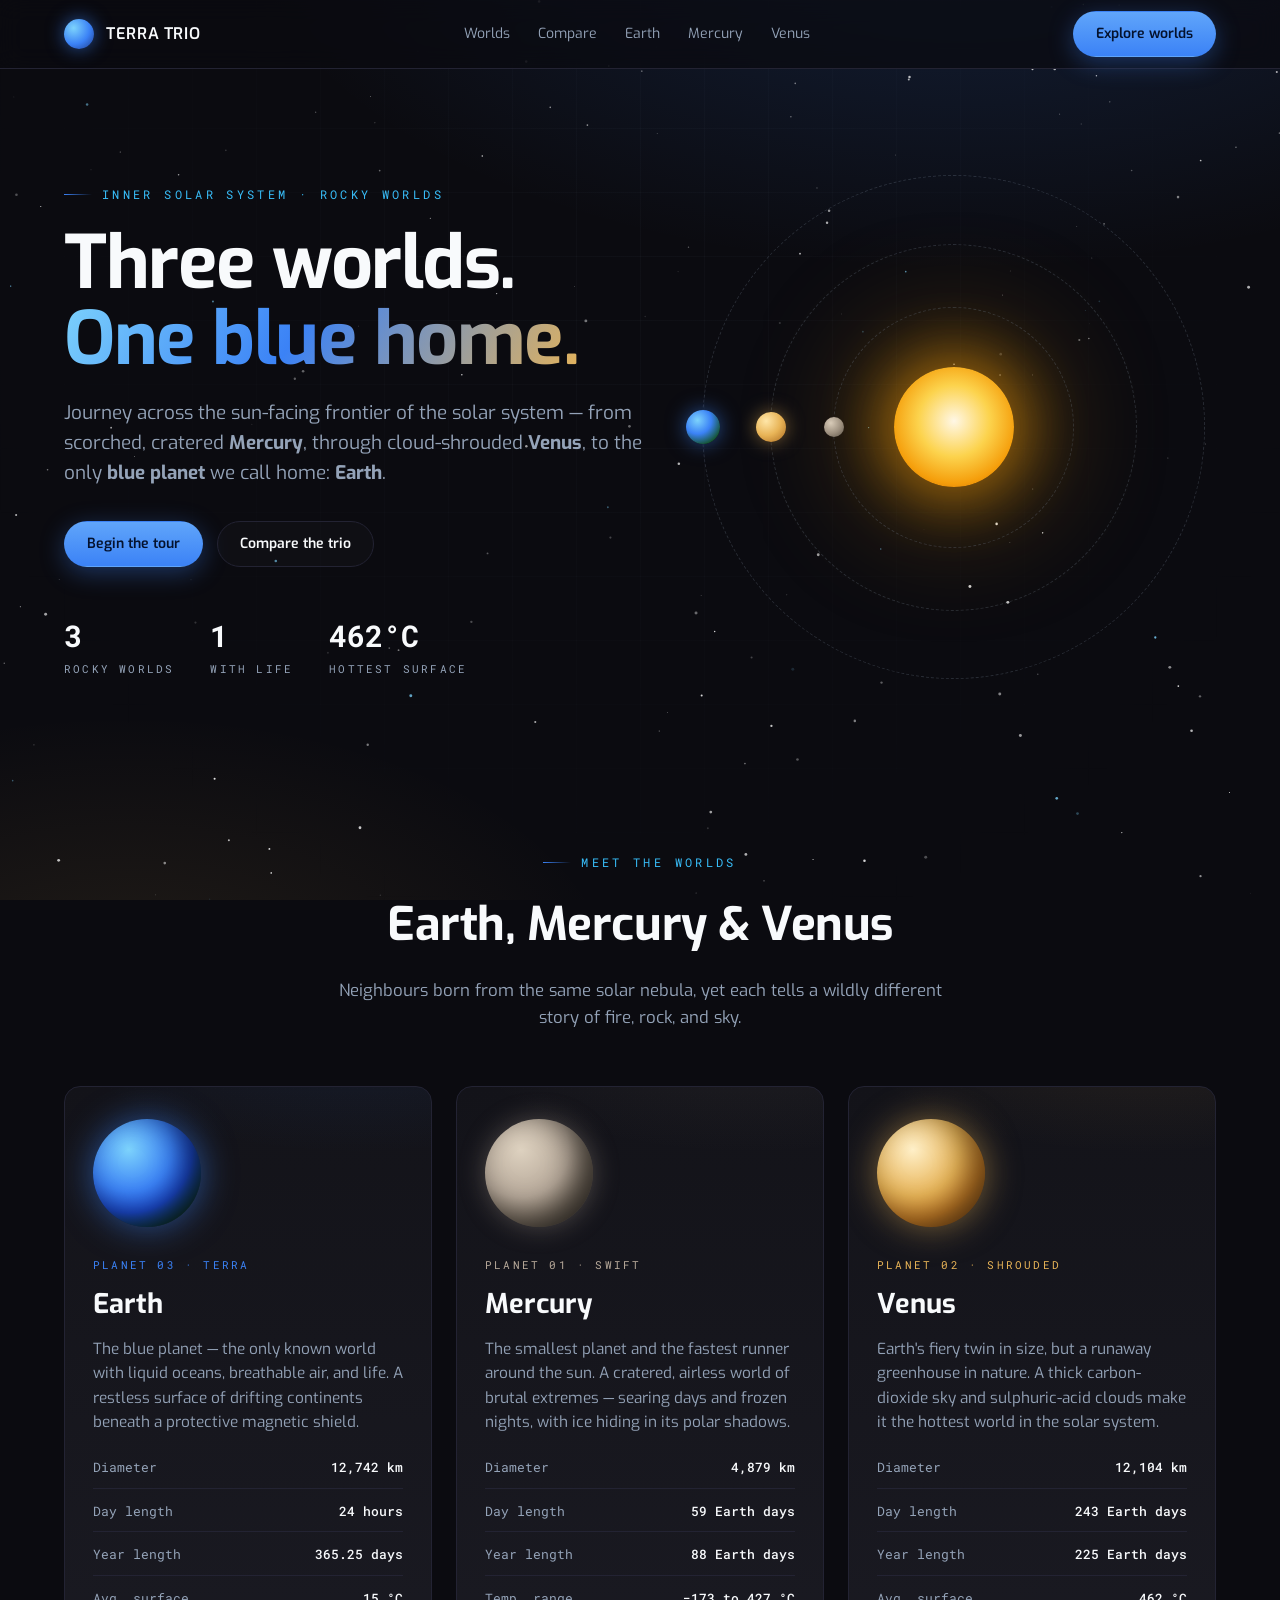
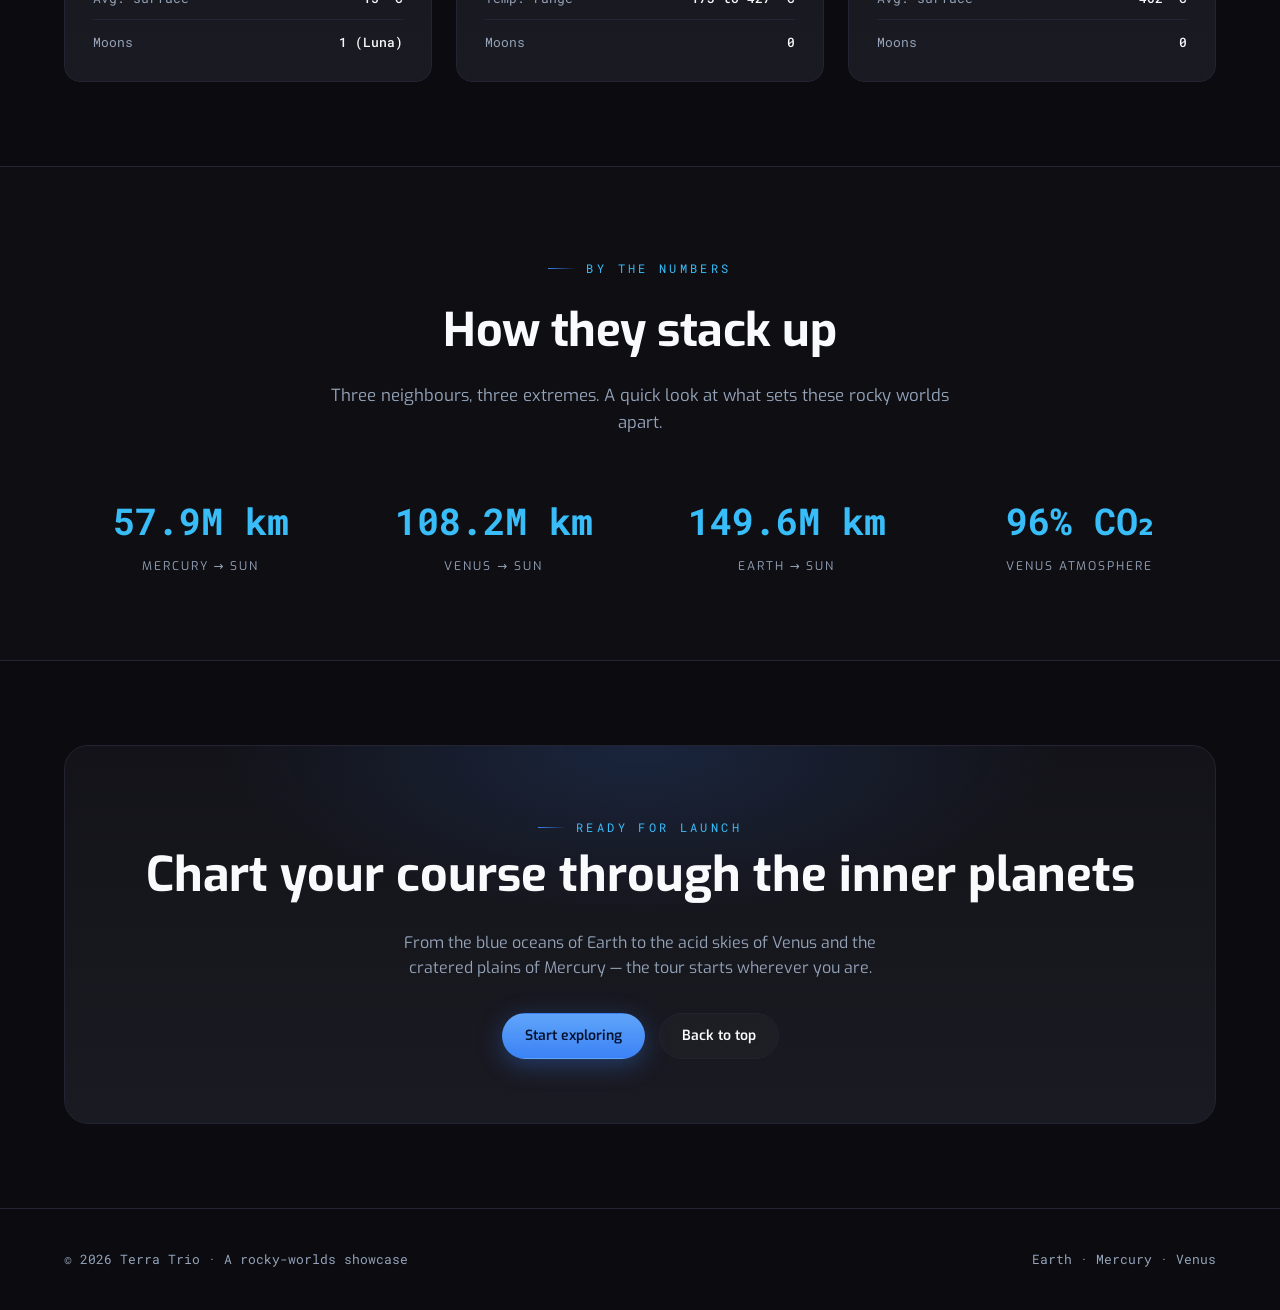
==== index.html @ ff869a29 "Add Terra Trio landing page (Earth, Mercury, Venus) Space-themed single-page landing page built with" ====
<!DOCTYPE html>
<html lang="en">
<head>
<meta charset="UTF-8" />
<meta name="viewport" content="width=device-width, initial-scale=1" />
<title>Terra Trio — Earth, Mercury &amp; Venus</title>
<meta name="description" content="An immersive tour of the inner solar system's rocky worlds: the blue planet Earth, swift Mercury, and shrouded Venus." />
<link rel="preconnect" href="https://fonts.googleapis.com" />
<link rel="preconnect" href="https://fonts.gstatic.com" crossorigin />
<link href="https://fonts.googleapis.com/css2?family=Exo:wght@300;400;500;600;700&family=Roboto+Mono:wght@300;400;500;700&display=swap" rel="stylesheet" />
<style>
  :root {
    --color-primary: #F8FAFC;
    --color-accent: #3B82F6;
    --color-accent-2: #38BDF8;
    --color-bg: #0B0B10;
    --color-fg: #F8FAFC;
    --color-card: #131319;
    --color-card-2: #1A1A22;
    --color-muted: #94A3B8;
    --color-border: #232333;
    --color-ring: #3B82F6;

    --earth: #3B82F6;
    --mercury: #B7A99A;
    --venus: #E8B457;

    --font-head: 'Exo', system-ui, sans-serif;
    --font-mono: 'Roboto Mono', ui-monospace, monospace;

    --maxw: 1200px;
    --radius: 16px;
    --dur: 240ms;
    --ease: cubic-bezier(0.4, 0, 0.2, 1);
  }

  * { box-sizing: border-box; margin: 0; padding: 0; }

  html { scroll-behavior: smooth; }

  body {
    font-family: var(--font-head);
    background: var(--color-bg);
    color: var(--color-fg);
    line-height: 1.6;
    overflow-x: hidden;
    -webkit-font-smoothing: antialiased;
  }

  a { color: inherit; text-decoration: none; }

  /* ---------- Starfield ---------- */
  #stars {
    position: fixed;
    inset: 0;
    z-index: -2;
    display: block;
    background:
      radial-gradient(1200px 600px at 75% -10%, rgba(59,130,246,0.18), transparent 60%),
      radial-gradient(900px 500px at 10% 110%, rgba(232,180,87,0.10), transparent 55%),
      var(--color-bg);
  }
  .grid-overlay {
    position: fixed;
    inset: 0;
    z-index: -1;
    pointer-events: none;
    background-image:
      linear-gradient(rgba(148,163,184,0.04) 1px, transparent 1px),
      linear-gradient(90deg, rgba(148,163,184,0.04) 1px, transparent 1px);
    background-size: 64px 64px;
    mask-image: radial-gradient(circle at 50% 30%, #000 0%, transparent 80%);
  }

  /* ---------- Layout ---------- */
  .wrap { width: 100%; max-width: var(--maxw); margin: 0 auto; padding: 0 24px; }

  .eyebrow {
    font-family: var(--font-mono);
    font-size: 12px;
    letter-spacing: 0.28em;
    text-transform: uppercase;
    color: var(--color-accent-2);
    display: inline-flex;
    align-items: center;
    gap: 10px;
  }
  .eyebrow::before {
    content: "";
    width: 28px; height: 1px;
    background: linear-gradient(90deg, var(--color-accent), transparent);
  }

  /* ---------- Nav ---------- */
  header.nav {
    position: sticky;
    top: 0;
    z-index: 40;
    backdrop-filter: blur(12px);
    background: rgba(11,11,16,0.72);
    border-bottom: 1px solid var(--color-border);
  }
  .nav-inner {
    display: flex; align-items: center; justify-content: space-between;
    height: 68px;
  }
  .brand { display: flex; align-items: center; gap: 12px; font-weight: 600; letter-spacing: 0.04em; }
  .brand .logo {
    width: 30px; height: 30px; border-radius: 50%;
    background: radial-gradient(circle at 32% 30%, #7dd3fc, var(--color-accent) 55%, #1e3a8a 100%);
    box-shadow: 0 0 18px rgba(59,130,246,0.6);
  }
  .nav-links { display: flex; gap: 28px; font-size: 14px; color: var(--color-muted); }
  .nav-links a { transition: color var(--dur) var(--ease); }
  .nav-links a:hover, .nav-links a:focus-visible { color: var(--color-fg); }

  .btn {
    font-family: var(--font-head);
    font-size: 14px; font-weight: 600;
    padding: 11px 22px;
    border-radius: 999px;
    border: 1px solid transparent;
    cursor: pointer;
    display: inline-flex; align-items: center; gap: 8px;
    transition: transform var(--dur) var(--ease), box-shadow var(--dur) var(--ease), background var(--dur) var(--ease);
  }
  .btn-primary {
    background: linear-gradient(180deg, #60a5fa, var(--color-accent));
    color: #04122e;
    box-shadow: 0 6px 24px rgba(59,130,246,0.35);
  }
  .btn-primary:hover { transform: translateY(-2px); box-shadow: 0 10px 30px rgba(59,130,246,0.5); }
  .btn-ghost { border-color: var(--color-border); color: var(--color-fg); background: rgba(255,255,255,0.02); }
  .btn-ghost:hover { border-color: var(--color-accent); background: rgba(59,130,246,0.08); }

  :focus-visible { outline: 2px solid var(--color-ring); outline-offset: 3px; border-radius: 6px; }

  /* ---------- Hero ---------- */
  .hero { position: relative; padding: 96px 0 72px; }
  .hero-grid {
    display: grid;
    grid-template-columns: 1.05fr 0.95fr;
    gap: 48px;
    align-items: center;
  }
  .hero h1 {
    font-size: clamp(2.6rem, 6vw, 4.6rem);
    font-weight: 700;
    line-height: 1.03;
    letter-spacing: -0.02em;
    margin: 22px 0 20px;
  }
  .hero h1 .grad {
    background: linear-gradient(120deg, #7dd3fc 0%, #3B82F6 45%, #E8B457 100%);
    -webkit-background-clip: text; background-clip: text; color: transparent;
  }
  .hero p.lead {
    font-size: clamp(1rem, 1.6vw, 1.18rem);
    color: var(--color-muted);
    max-width: 54ch;
    margin-bottom: 32px;
  }
  .hero-actions { display: flex; gap: 14px; flex-wrap: wrap; }

  .stat-row {
    display: flex; gap: 36px; margin-top: 44px; flex-wrap: wrap;
    font-family: var(--font-mono);
  }
  .stat .num { font-size: 1.9rem; font-weight: 700; color: var(--color-fg); }
  .stat .lbl { font-size: 11px; letter-spacing: 0.2em; text-transform: uppercase; color: var(--color-muted); }

  /* ---------- Hero visual: orbiting system ---------- */
  .system {
    position: relative;
    aspect-ratio: 1 / 1;
    display: grid;
    place-items: center;
  }
  .sun-core {
    position: absolute;
    width: 120px; height: 120px; border-radius: 50%;
    background: radial-gradient(circle at 50% 45%, #fff7e6, #fcd34d 40%, #f59e0b 70%, #b45309 100%);
    box-shadow: 0 0 60px 12px rgba(245,158,11,0.55), 0 0 120px 40px rgba(245,158,11,0.25);
  }
  .orbit {
    position: absolute;
    border: 1px dashed rgba(148,163,184,0.22);
    border-radius: 50%;
    animation: spin linear infinite;
  }
  .orbit .planet {
    position: absolute;
    top: 50%; left: 0;
    transform: translate(-50%, -50%);
    border-radius: 50%;
  }
  .orbit-1 { width: 46%; height: 46%; animation-duration: 14s; }
  .orbit-2 { width: 70%; height: 70%; animation-duration: 26s; }
  .orbit-3 { width: 96%; height: 96%; animation-duration: 42s; }

  .p-mercury { width: 20px; height: 20px;
    background: radial-gradient(circle at 34% 30%, #d8cbb8, #9c8f7e 55%, #5b5348 100%); }
  .p-venus { width: 30px; height: 30px;
    background: radial-gradient(circle at 34% 30%, #ffe6a8, var(--venus) 50%, #a9691f 100%);
    box-shadow: 0 0 18px rgba(232,180,87,0.5); }
  .p-earth { width: 34px; height: 34px;
    background: radial-gradient(circle at 34% 30%, #7dd3fc, var(--earth) 42%, #14532d 78%, #0b3b66 100%);
    box-shadow: 0 0 20px rgba(59,130,246,0.55); }

  @keyframes spin { to { transform: rotate(360deg); } }

  /* ---------- Section header ---------- */
  section { padding: 84px 0; }
  .sec-head { max-width: 640px; margin: 0 auto 56px; text-align: center; }
  .sec-head h2 { font-size: clamp(2rem, 4vw, 2.9rem); font-weight: 700; letter-spacing: -0.01em; margin: 16px 0 14px; }
  .sec-head p { color: var(--color-muted); font-size: 1.05rem; }

  /* ---------- Planet cards ---------- */
  .cards { display: grid; grid-template-columns: repeat(3, 1fr); gap: 24px; }
  .card {
    position: relative;
    background: linear-gradient(180deg, var(--color-card), var(--color-card-2));
    border: 1px solid var(--color-border);
    border-radius: var(--radius);
    padding: 32px 28px 28px;
    overflow: hidden;
    transition: transform var(--dur) var(--ease), border-color var(--dur) var(--ease), box-shadow var(--dur) var(--ease);
  }
  .card::before {
    content: "";
    position: absolute; inset: 0;
    background: radial-gradient(420px 180px at 80% -10%, var(--tint), transparent 70%);
    opacity: 0.5;
    pointer-events: none;
  }
  .card:hover { transform: translateY(-6px); border-color: var(--tint-solid); box-shadow: 0 18px 40px rgba(0,0,0,0.45); }

  .planet-viz {
    width: 108px; height: 108px; border-radius: 50%;
    margin-bottom: 24px;
    position: relative;
    animation: float 7s ease-in-out infinite;
  }
  .viz-earth { background: radial-gradient(circle at 33% 28%, #7dd3fc 0%, #3B82F6 40%, #1d4ed8 60%, #0f3d2e 82%, #0b3b66 100%);
    box-shadow: 0 0 34px rgba(59,130,246,0.55), inset -14px -10px 30px rgba(0,0,0,0.55); }
  .viz-mercury { background: radial-gradient(circle at 33% 28%, #ded2c0 0%, #b7a99a 45%, #8a7d6e 68%, #4f473d 100%);
    box-shadow: 0 0 26px rgba(183,169,154,0.35), inset -14px -10px 30px rgba(0,0,0,0.6); }
  .viz-venus { background: radial-gradient(circle at 33% 28%, #fff0c9 0%, #E8B457 44%, #d98a2b 66%, #8a4d16 100%);
    box-shadow: 0 0 34px rgba(232,180,87,0.5), inset -14px -10px 30px rgba(0,0,0,0.5); }

  @keyframes float { 0%,100% { transform: translateY(0); } 50% { transform: translateY(-10px); } }

  .card .tag {
    font-family: var(--font-mono); font-size: 11px; letter-spacing: 0.2em; text-transform: uppercase;
    color: var(--tint-solid);
  }
  .card h3 { font-size: 1.7rem; font-weight: 700; margin: 6px 0 10px; }
  .card p.desc { color: var(--color-muted); font-size: 0.96rem; margin-bottom: 22px; min-height: 96px; }

  .facts { list-style: none; display: grid; gap: 12px; font-family: var(--font-mono); font-size: 13px; }
  .facts li { display: flex; justify-content: space-between; gap: 12px; padding-bottom: 10px; border-bottom: 1px solid var(--color-border); }
  .facts li:last-child { border-bottom: 0; padding-bottom: 0; }
  .facts .k { color: var(--color-muted); }
  .facts .v { color: var(--color-fg); font-weight: 500; text-align: right; }

  .card-earth   { --tint: rgba(59,130,246,0.18);  --tint-solid: #3B82F6; }
  .card-mercury { --tint: rgba(183,169,154,0.16); --tint-solid: #B7A99A; }
  .card-venus   { --tint: rgba(232,180,87,0.18);  --tint-solid: #E8B457; }

  /* ---------- Compare strip ---------- */
  .compare { border-top: 1px solid var(--color-border); border-bottom: 1px solid var(--color-border); background: rgba(255,255,255,0.015); }
  .compare-grid { display: grid; grid-template-columns: repeat(4, 1fr); gap: 20px; text-align: center; }
  .compare .item .num { font-family: var(--font-mono); font-size: clamp(1.6rem, 3vw, 2.3rem); font-weight: 700; color: var(--color-accent-2); }
  .compare .item .lbl { font-size: 12px; letter-spacing: 0.16em; text-transform: uppercase; color: var(--color-muted); margin-top: 6px; }

  /* ---------- CTA ---------- */
  .cta-box {
    position: relative;
    text-align: center;
    border: 1px solid var(--color-border);
    border-radius: 24px;
    padding: 64px 32px;
    background:
      radial-gradient(600px 240px at 50% 0%, rgba(59,130,246,0.16), transparent 70%),
      linear-gradient(180deg, var(--color-card), var(--color-card-2));
    overflow: hidden;
  }
  .cta-box h2 { font-size: clamp(2rem, 4.4vw, 3rem); font-weight: 700; margin-bottom: 16px; }
  .cta-box p { color: var(--color-muted); max-width: 52ch; margin: 0 auto 32px; }

  /* ---------- Footer ---------- */
  footer { border-top: 1px solid var(--color-border); padding: 40px 0; }
  .foot-inner { display: flex; align-items: center; justify-content: space-between; flex-wrap: wrap; gap: 16px; color: var(--color-muted); font-size: 13px; font-family: var(--font-mono); }

  /* ---------- Reveal on scroll ---------- */
  .reveal { opacity: 0; transform: translateY(24px); transition: opacity 0.7s var(--ease), transform 0.7s var(--ease); }
  .reveal.in { opacity: 1; transform: none; }

  /* ---------- Responsive ---------- */
  @media (max-width: 900px) {
    .hero-grid { grid-template-columns: 1fr; gap: 40px; }
    .system { max-width: 420px; margin: 0 auto; width: 100%; }
    .cards { grid-template-columns: 1fr; }
    .compare-grid { grid-template-columns: repeat(2, 1fr); gap: 28px 20px; }
    .nav-links { display: none; }
    .card p.desc { min-height: 0; }
  }
  @media (max-width: 480px) {
    .hero { padding: 64px 0 48px; }
    section { padding: 64px 0; }
    .stat-row { gap: 24px; }
  }

  @media (prefers-reduced-motion: reduce) {
    * { animation: none !important; scroll-behavior: auto !important; }
    .reveal { opacity: 1; transform: none; transition: none; }
  }
</style>
</head>
<body>
  <canvas id="stars"></canvas>
  <div class="grid-overlay" aria-hidden="true"></div>

  <!-- NAV -->
  <header class="nav">
    <div class="wrap nav-inner">
      <a class="brand" href="#top" aria-label="Terra Trio home">
        <span class="logo" aria-hidden="true"></span>
        <span>TERRA&nbsp;TRIO</span>
      </a>
      <nav class="nav-links" aria-label="Primary">
        <a href="#worlds">Worlds</a>
        <a href="#compare">Compare</a>
        <a href="#earth">Earth</a>
        <a href="#mercury">Mercury</a>
        <a href="#venus">Venus</a>
      </nav>
      <a class="btn btn-primary" href="#worlds">Explore worlds</a>
    </div>
  </header>

  <!-- HERO -->
  <main id="top">
  <section class="hero">
    <div class="wrap hero-grid">
      <div>
        <span class="eyebrow">Inner Solar System · Rocky Worlds</span>
        <h1>Three worlds.<br /><span class="grad">One blue home.</span></h1>
        <p class="lead">
          Journey across the sun-facing frontier of the solar system — from scorched, cratered
          <strong>Mercury</strong>, through cloud-shrouded <strong>Venus</strong>, to the only
          <strong>blue planet</strong> we call home: <strong>Earth</strong>.
        </p>
        <div class="hero-actions">
          <a class="btn btn-primary" href="#worlds">Begin the tour</a>
          <a class="btn btn-ghost" href="#compare">Compare the trio</a>
        </div>
        <div class="stat-row">
          <div class="stat"><div class="num">3</div><div class="lbl">Rocky worlds</div></div>
          <div class="stat"><div class="num">1</div><div class="lbl">With life</div></div>
          <div class="stat"><div class="num">462°C</div><div class="lbl">Hottest surface</div></div>
        </div>
      </div>

      <div class="system" aria-hidden="true">
        <div class="sun-core"></div>
        <div class="orbit orbit-1"><div class="planet p-mercury"></div></div>
        <div class="orbit orbit-2"><div class="planet p-venus"></div></div>
        <div class="orbit orbit-3"><div class="planet p-earth"></div></div>
      </div>
    </div>
  </section>

  <!-- WORLDS -->
  <section id="worlds">
    <div class="wrap">
      <div class="sec-head reveal">
        <span class="eyebrow" style="justify-content:center;">Meet the worlds</span>
        <h2>Earth, Mercury &amp; Venus</h2>
        <p>Neighbours born from the same solar nebula, yet each tells a wildly different story of fire, rock, and sky.</p>
      </div>

      <div class="cards">
        <!-- EARTH -->
        <article id="earth" class="card card-earth reveal">
          <div class="planet-viz viz-earth" role="img" aria-label="Earth, the blue planet"></div>
          <span class="tag">Planet 03 · Terra</span>
          <h3>Earth</h3>
          <p class="desc">The blue planet — the only known world with liquid oceans, breathable air, and life. A restless surface of drifting continents beneath a protective magnetic shield.</p>
          <ul class="facts">
            <li><span class="k">Diameter</span><span class="v">12,742 km</span></li>
            <li><span class="k">Day length</span><span class="v">24 hours</span></li>
            <li><span class="k">Year length</span><span class="v">365.25 days</span></li>
            <li><span class="k">Avg. surface</span><span class="v">15 °C</span></li>
            <li><span class="k">Moons</span><span class="v">1 (Luna)</span></li>
          </ul>
        </article>

        <!-- MERCURY -->
        <article id="mercury" class="card card-mercury reveal">
          <div class="planet-viz viz-mercury" role="img" aria-label="Mercury, the smallest and swiftest planet"></div>
          <span class="tag">Planet 01 · Swift</span>
          <h3>Mercury</h3>
          <p class="desc">The smallest planet and the fastest runner around the sun. A cratered, airless world of brutal extremes — searing days and frozen nights, with ice hiding in its polar shadows.</p>
          <ul class="facts">
            <li><span class="k">Diameter</span><span class="v">4,879 km</span></li>
            <li><span class="k">Day length</span><span class="v">59 Earth days</span></li>
            <li><span class="k">Year length</span><span class="v">88 Earth days</span></li>
            <li><span class="k">Temp. range</span><span class="v">−173 to 427 °C</span></li>
            <li><span class="k">Moons</span><span class="v">0</span></li>
          </ul>
        </article>

        <!-- VENUS -->
        <article id="venus" class="card card-venus reveal">
          <div class="planet-viz viz-venus" role="img" aria-label="Venus, the shrouded planet"></div>
          <span class="tag">Planet 02 · Shrouded</span>
          <h3>Venus</h3>
          <p class="desc">Earth's fiery twin in size, but a runaway greenhouse in nature. A thick carbon-dioxide sky and sulphuric-acid clouds make it the hottest world in the solar system.</p>
          <ul class="facts">
            <li><span class="k">Diameter</span><span class="v">12,104 km</span></li>
            <li><span class="k">Day length</span><span class="v">243 Earth days</span></li>
            <li><span class="k">Year length</span><span class="v">225 Earth days</span></li>
            <li><span class="k">Avg. surface</span><span class="v">462 °C</span></li>
            <li><span class="k">Moons</span><span class="v">0</span></li>
          </ul>
        </article>
      </div>
    </div>
  </section>

  <!-- COMPARE -->
  <section id="compare" class="compare">
    <div class="wrap">
      <div class="sec-head reveal">
        <span class="eyebrow" style="justify-content:center;">By the numbers</span>
        <h2>How they stack up</h2>
        <p>Three neighbours, three extremes. A quick look at what sets these rocky worlds apart.</p>
      </div>
      <div class="compare-grid">
        <div class="item reveal"><div class="num">57.9M km</div><div class="lbl">Mercury → Sun</div></div>
        <div class="item reveal"><div class="num">108.2M km</div><div class="lbl">Venus → Sun</div></div>
        <div class="item reveal"><div class="num">149.6M km</div><div class="lbl">Earth → Sun</div></div>
        <div class="item reveal"><div class="num">96% CO₂</div><div class="lbl">Venus atmosphere</div></div>
      </div>
    </div>
  </section>

  <!-- CTA -->
  <section>
    <div class="wrap">
      <div class="cta-box reveal">
        <span class="eyebrow" style="justify-content:center;">Ready for launch</span>
        <h2>Chart your course through the inner planets</h2>
        <p>From the blue oceans of Earth to the acid skies of Venus and the cratered plains of Mercury — the tour starts wherever you are.</p>
        <div class="hero-actions" style="justify-content:center;">
          <a class="btn btn-primary" href="#worlds">Start exploring</a>
          <a class="btn btn-ghost" href="#top">Back to top</a>
        </div>
      </div>
    </div>
  </section>
  </main>

  <!-- FOOTER -->
  <footer>
    <div class="wrap foot-inner">
      <span>© 2026 Terra Trio · A rocky-worlds showcase</span>
      <span>Earth · Mercury · Venus</span>
    </div>
  </footer>

<script>
  // Starfield — canvas twinkle, respects reduced motion
  (function () {
    var canvas = document.getElementById('stars');
    var ctx = canvas.getContext('2d');
    var stars = [];
    var reduce = window.matchMedia('(prefers-reduced-motion: reduce)').matches;
    var w, h, dpr;

    function resize() {
      dpr = Math.min(window.devicePixelRatio || 1, 2);
      w = canvas.width = Math.floor(innerWidth * dpr);
      h = canvas.height = Math.floor(innerHeight * dpr);
      canvas.style.width = innerWidth + 'px';
      canvas.style.height = innerHeight + 'px';
      var count = Math.floor((innerWidth * innerHeight) / 6500);
      stars = [];
      for (var i = 0; i < count; i++) {
        stars.push({
          x: Math.random() * w,
          y: Math.random() * h,
          r: (Math.random() * 1.2 + 0.3) * dpr,
          a: Math.random() * 0.6 + 0.2,
          tw: Math.random() * 0.02 + 0.004,
          dir: Math.random() > 0.5 ? 1 : -1
        });
      }
    }

    function draw() {
      ctx.clearRect(0, 0, w, h);
      for (var i = 0; i < stars.length; i++) {
        var s = stars[i];
        if (!reduce) {
          s.a += s.tw * s.dir;
          if (s.a > 0.9 || s.a < 0.15) s.dir *= -1;
        }
        ctx.globalAlpha = s.a;
        ctx.fillStyle = i % 9 === 0 ? '#7dd3fc' : '#ffffff';
        ctx.beginPath();
        ctx.arc(s.x, s.y, s.r, 0, Math.PI * 2);
        ctx.fill();
      }
      ctx.globalAlpha = 1;
      if (!reduce) requestAnimationFrame(draw);
    }

    resize();
    draw();
    var t;
    addEventListener('resize', function () { clearTimeout(t); t = setTimeout(function () { resize(); if (reduce) draw(); }, 150); });
  })();

  // Scroll reveal
  (function () {
    var els = document.querySelectorAll('.reveal');
    if (!('IntersectionObserver' in window)) {
      els.forEach(function (el) { el.classList.add('in'); });
      return;
    }
    var io = new IntersectionObserver(function (entries) {
      entries.forEach(function (e) {
        if (e.isIntersecting) { e.target.classList.add('in'); io.unobserve(e.target); }
      });
    }, { threshold: 0.15 });
    els.forEach(function (el, i) { el.style.transitionDelay = (i % 3) * 90 + 'ms'; io.observe(el); });
  })();
</script>
</body>
</html>
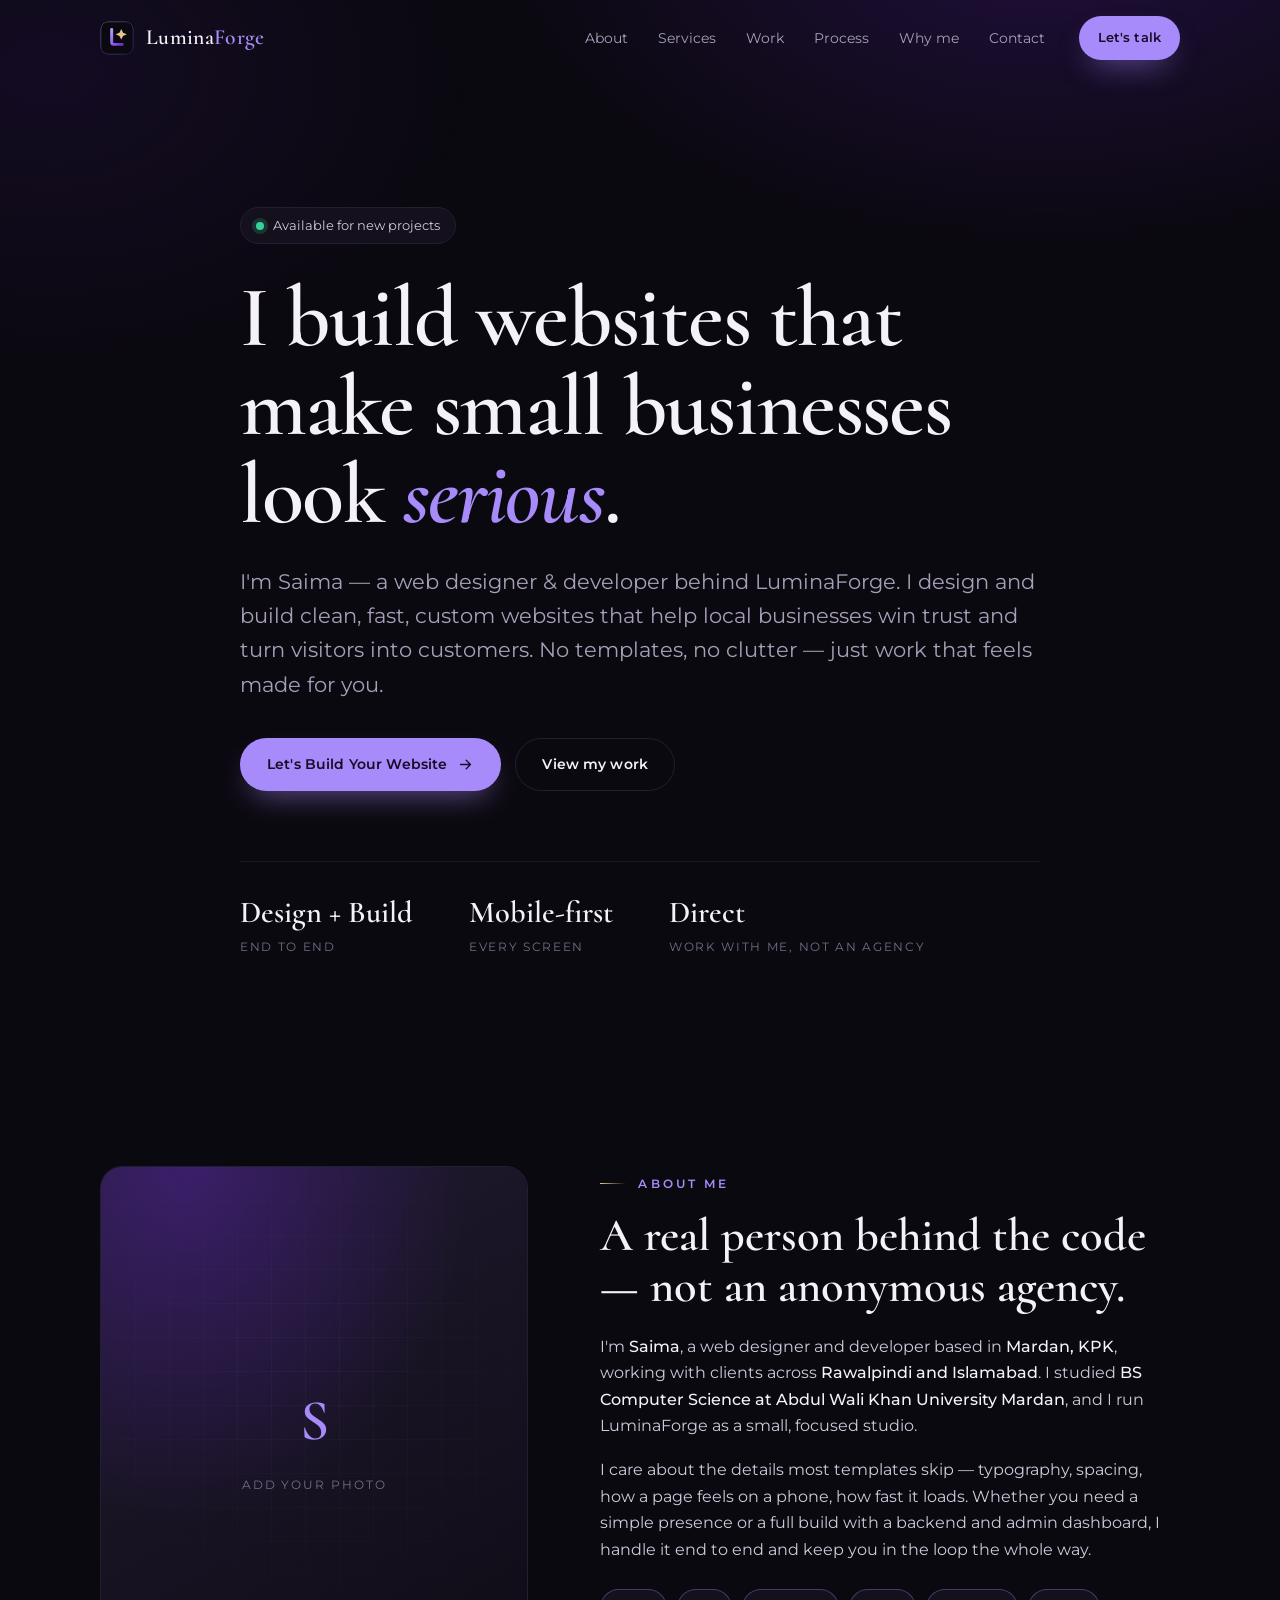
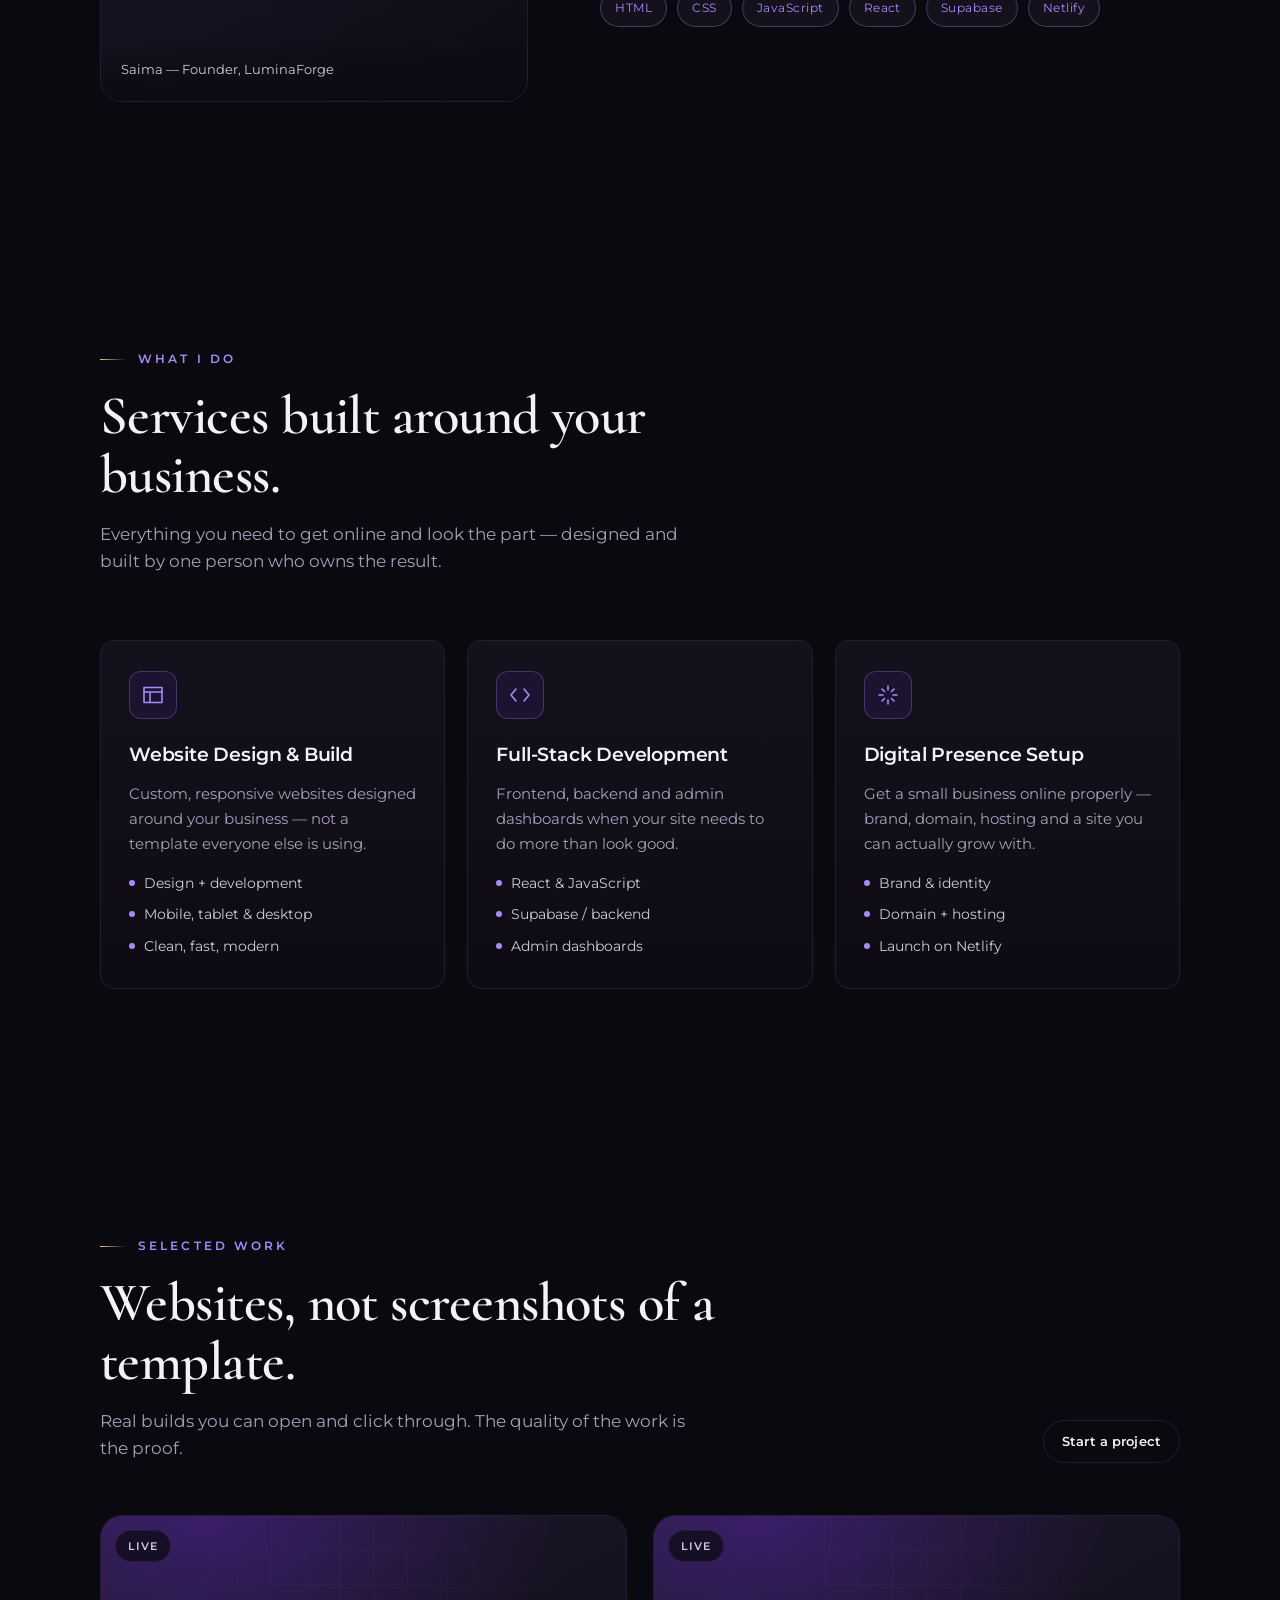
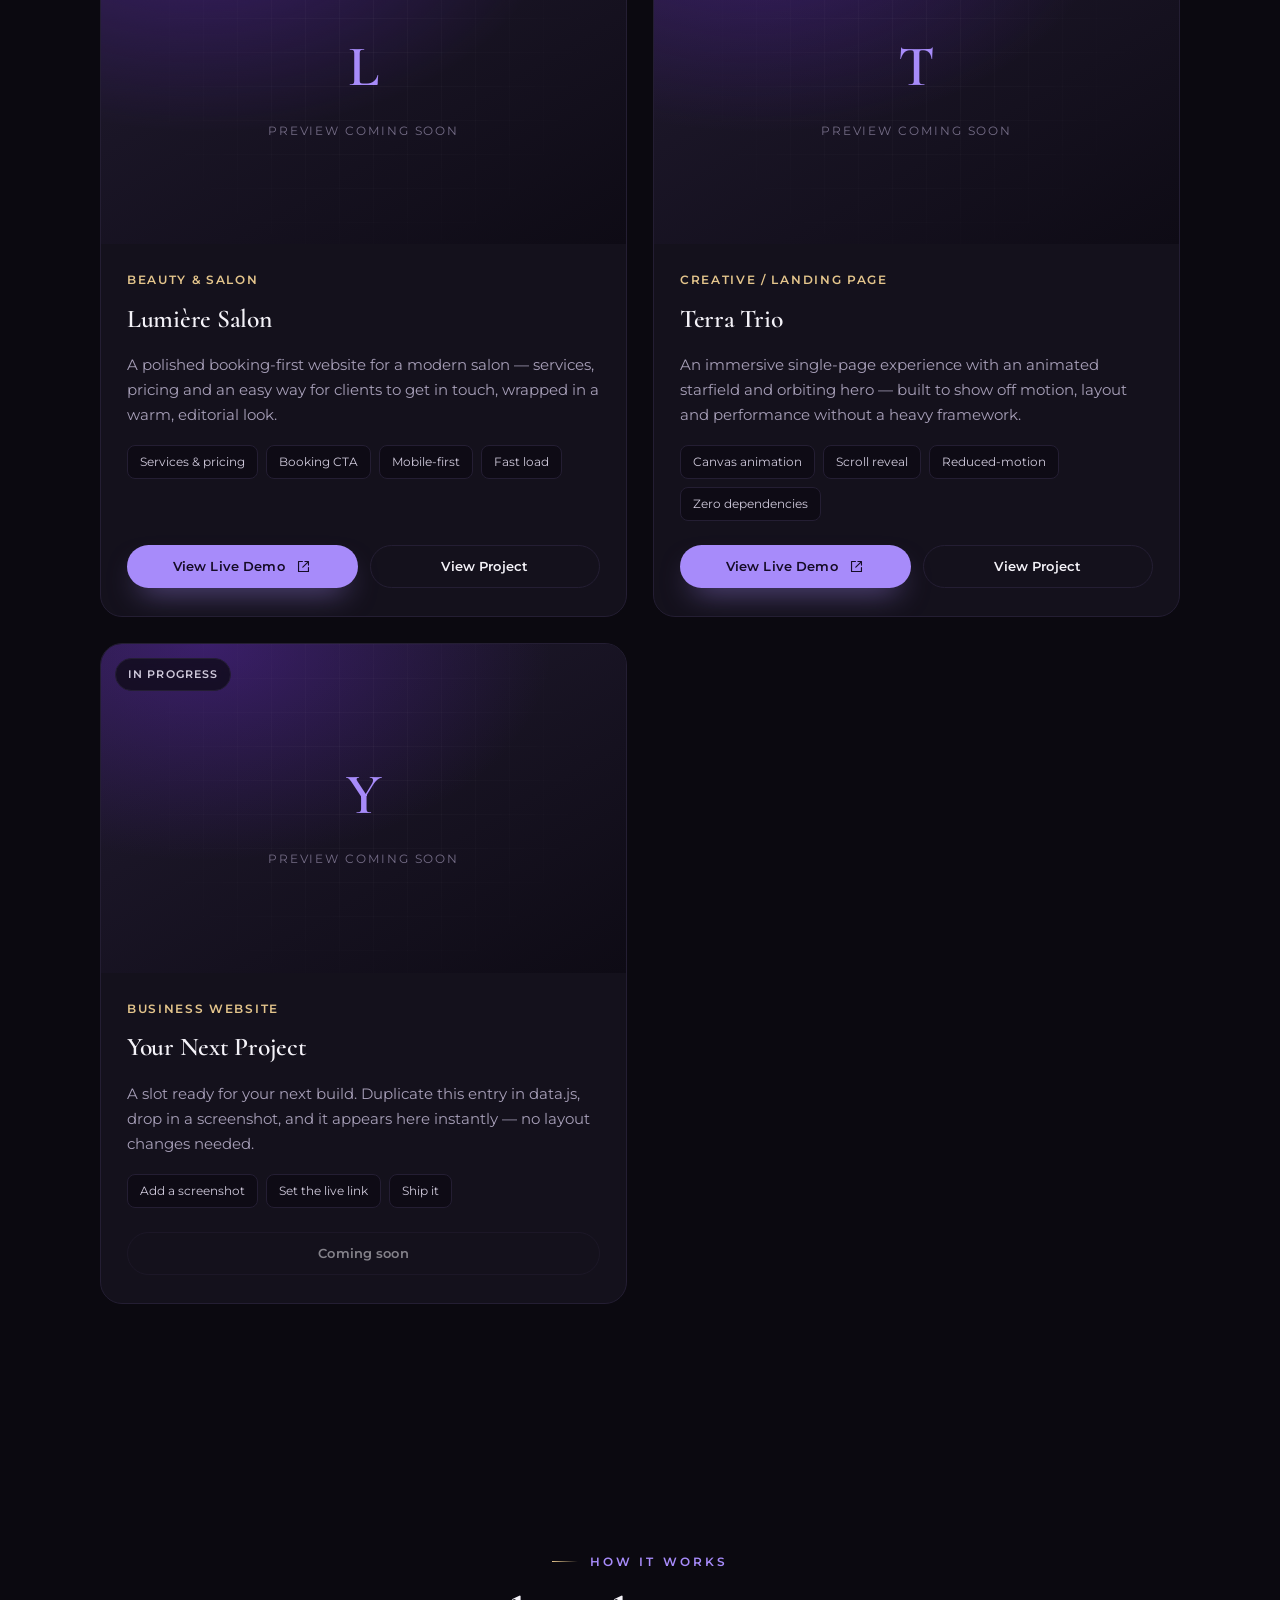
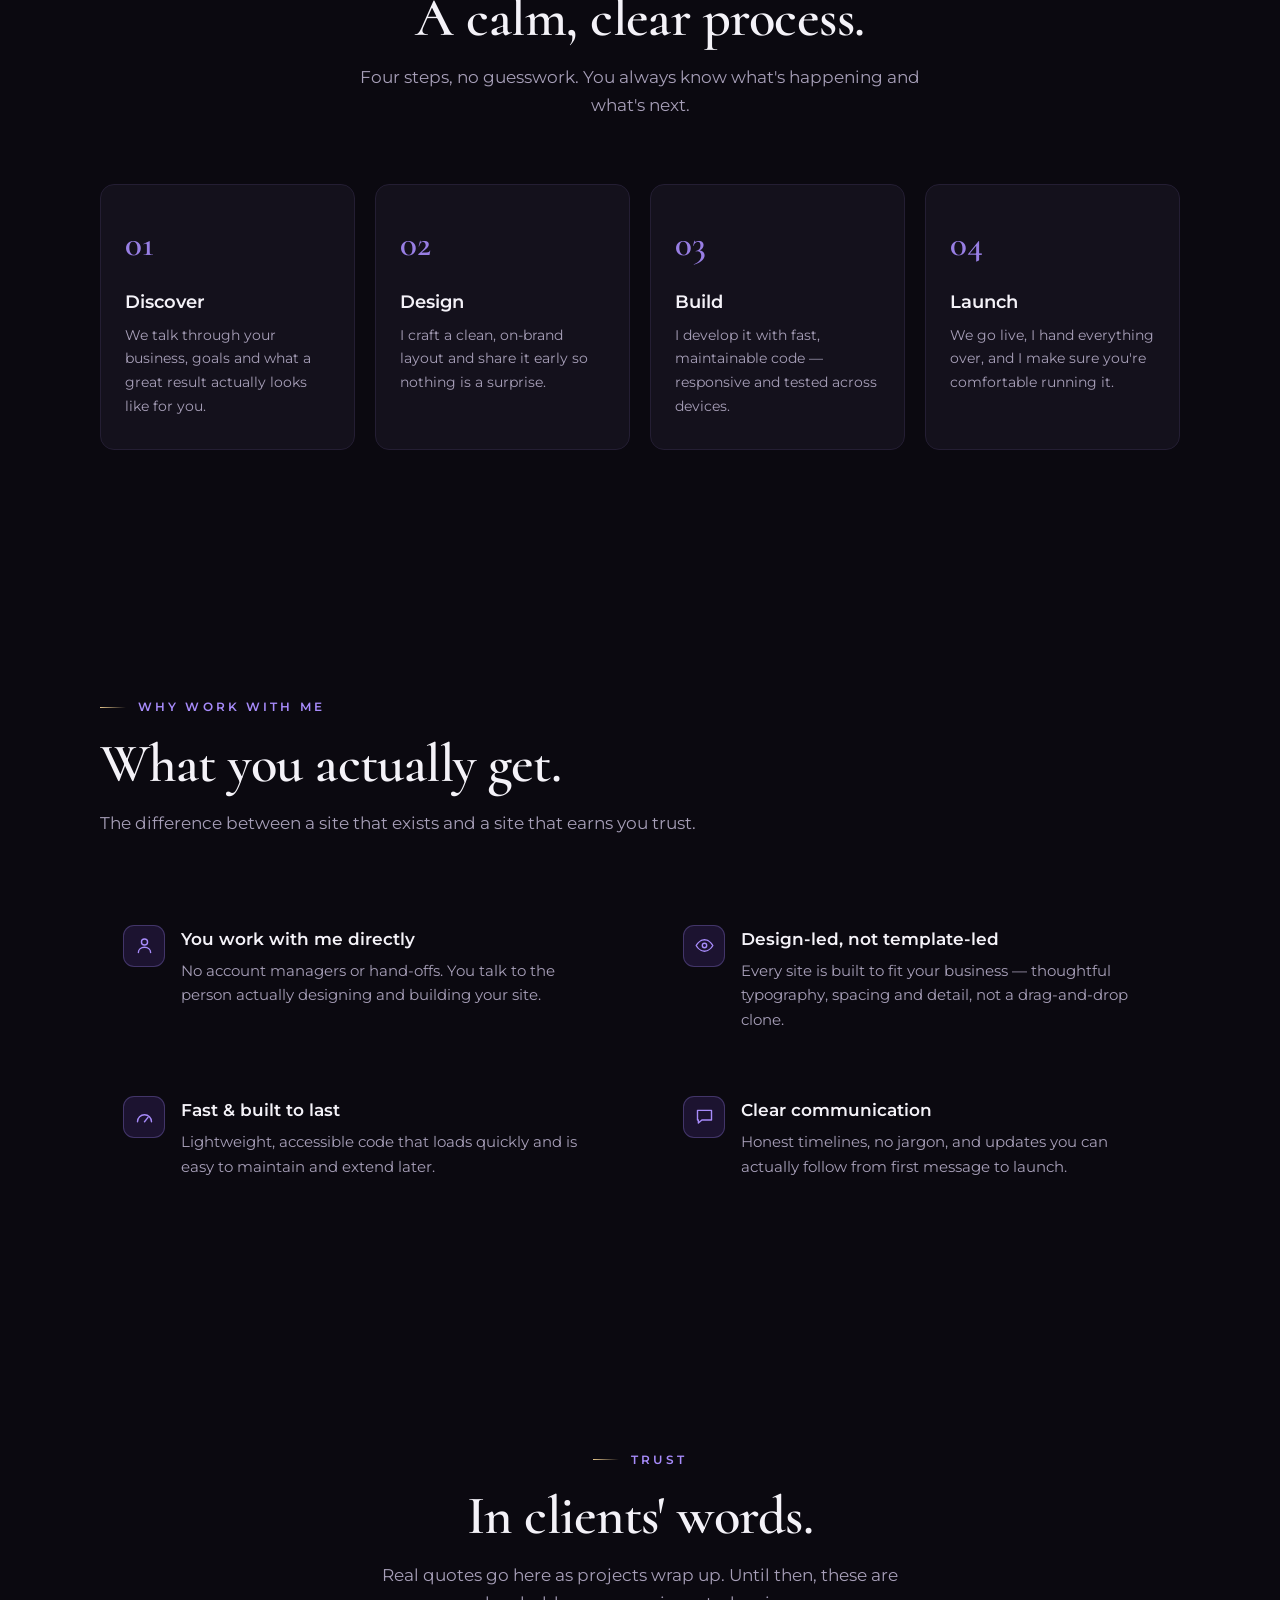
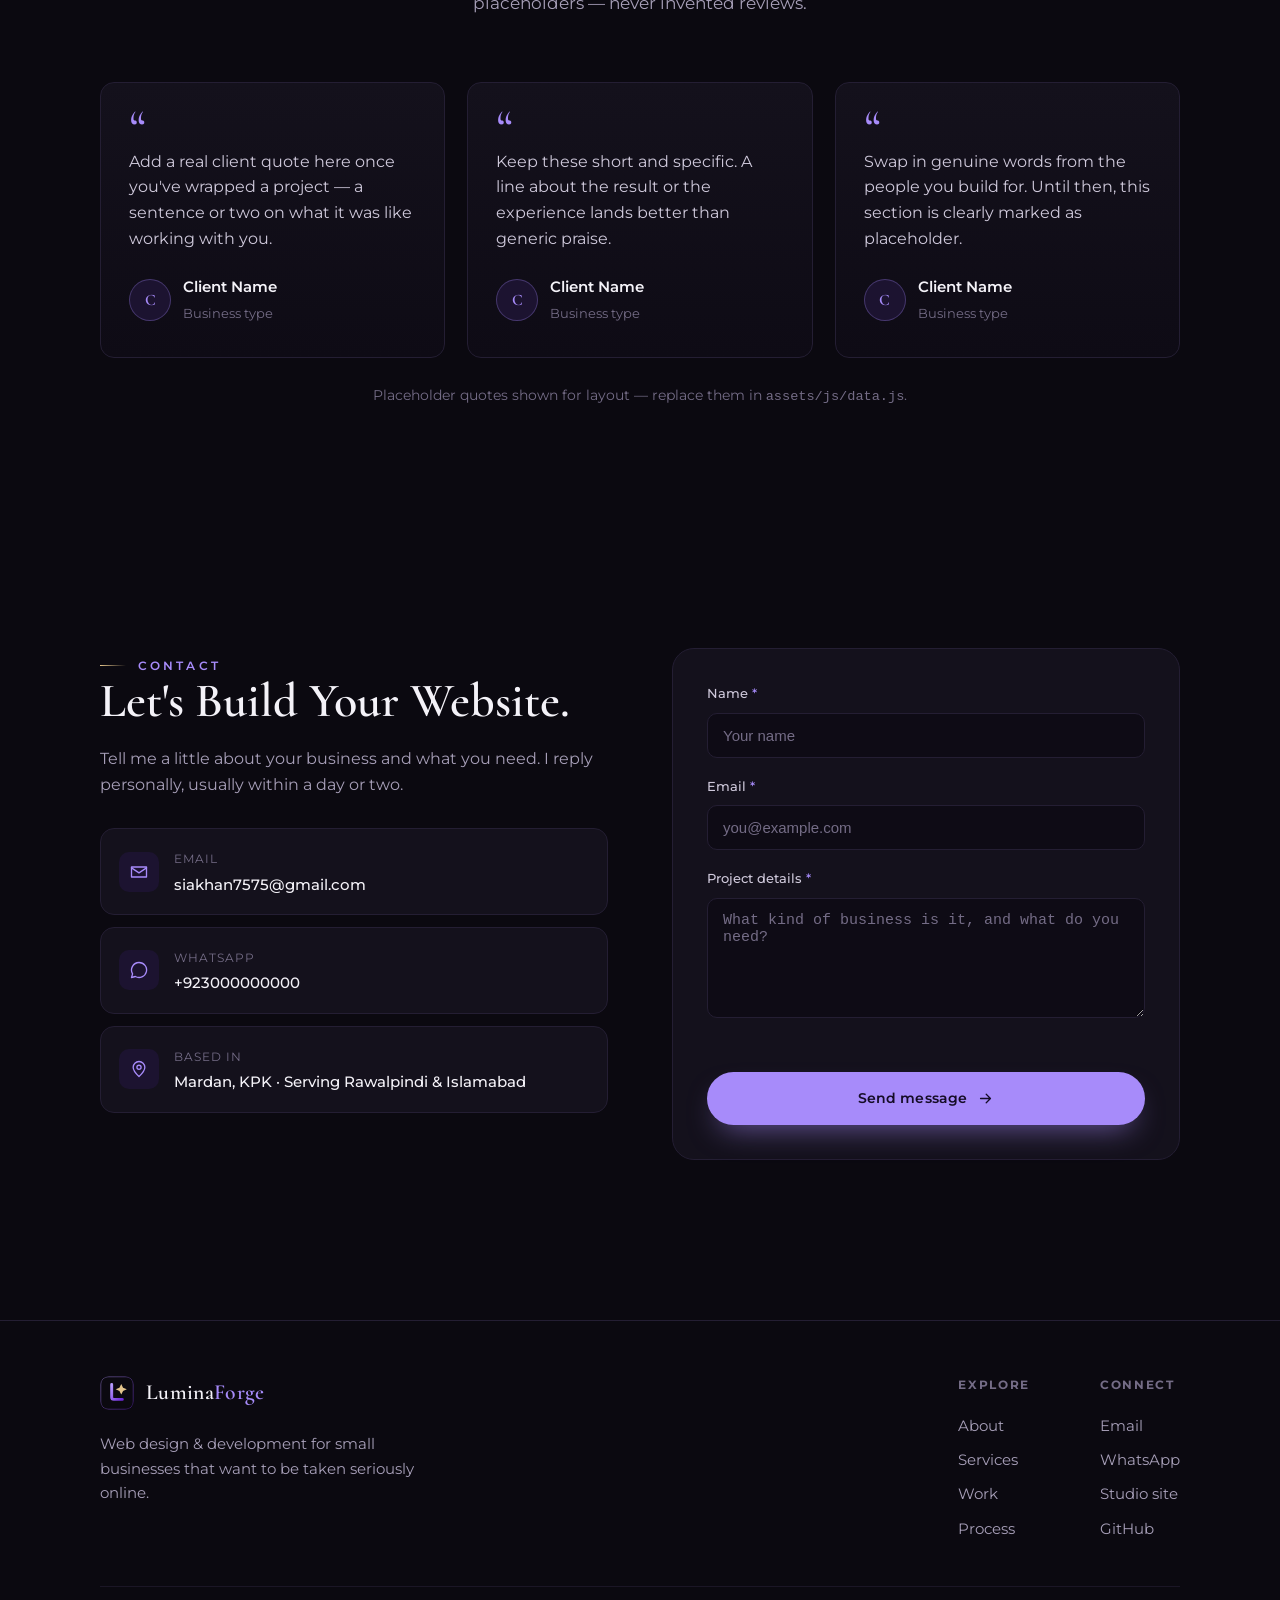
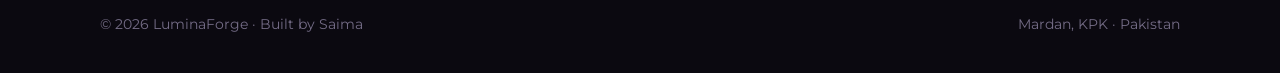
==== commit a47aa2ab: "Build LuminaForge portfolio website Premium dark-amethyst portfolio for Saima's web-dev studio, desi" ====
--- a/index.html
+++ b/index.html
@@ -1,542 +1,302 @@
 <!DOCTYPE html>
 <html lang="en">
 <head>
-<meta charset="UTF-8" />
-<meta name="viewport" content="width=device-width, initial-scale=1" />
-<title>Terra Trio — Earth, Mercury &amp; Venus</title>
-<meta name="description" content="An immersive tour of the inner solar system's rocky worlds: the blue planet Earth, swift Mercury, and shrouded Venus." />
-<link rel="preconnect" href="https://fonts.googleapis.com" />
-<link rel="preconnect" href="https://fonts.gstatic.com" crossorigin />
-<link href="https://fonts.googleapis.com/css2?family=Exo:wght@300;400;500;600;700&family=Roboto+Mono:wght@300;400;500;700&display=swap" rel="stylesheet" />
-<style>
-  :root {
-    --color-primary: #F8FAFC;
-    --color-accent: #3B82F6;
-    --color-accent-2: #38BDF8;
-    --color-bg: #0B0B10;
-    --color-fg: #F8FAFC;
-    --color-card: #131319;
-    --color-card-2: #1A1A22;
-    --color-muted: #94A3B8;
-    --color-border: #232333;
-    --color-ring: #3B82F6;
-
-    --earth: #3B82F6;
-    --mercury: #B7A99A;
-    --venus: #E8B457;
-
-    --font-head: 'Exo', system-ui, sans-serif;
-    --font-mono: 'Roboto Mono', ui-monospace, monospace;
-
-    --maxw: 1200px;
-    --radius: 16px;
-    --dur: 240ms;
-    --ease: cubic-bezier(0.4, 0, 0.2, 1);
+  <meta charset="UTF-8" />
+  <meta name="viewport" content="width=device-width, initial-scale=1" />
+
+  <title>LuminaForge — Web Design & Development for Small Businesses</title>
+  <meta name="description" content="LuminaForge is the web design & development studio of Saima — custom, fast, responsive websites that help small businesses look professional online. Based in Mardan, KPK, serving Rawalpindi & Islamabad." />
+  <meta name="author" content="Saima — LuminaForge" />
+  <meta name="theme-color" content="#0B0910" />
+  <link rel="canonical" href="https://lumierestudio.netlify.app/" />
+
+  <!-- Favicon -->
+  <link rel="icon" href="assets/favicon.svg" type="image/svg+xml" />
+  <link rel="apple-touch-icon" href="assets/favicon.svg" />
+
+  <!-- Open Graph -->
+  <meta property="og:type" content="website" />
+  <meta property="og:site_name" content="LuminaForge" />
+  <meta property="og:title" content="LuminaForge — Web Design & Development" />
+  <meta property="og:description" content="Custom, fast, responsive websites that help small businesses look professional online." />
+  <meta property="og:image" content="assets/og-image.svg" />
+  <meta property="og:image:width" content="1200" />
+  <meta property="og:image:height" content="630" />
+  <meta property="og:url" content="https://lumierestudio.netlify.app/" />
+
+  <!-- Twitter -->
+  <meta name="twitter:card" content="summary_large_image" />
+  <meta name="twitter:title" content="LuminaForge — Web Design & Development" />
+  <meta name="twitter:description" content="Custom, fast, responsive websites that help small businesses look professional online." />
+  <meta name="twitter:image" content="assets/og-image.svg" />
+
+  <!-- Fonts -->
+  <link rel="preconnect" href="https://fonts.googleapis.com" />
+  <link rel="preconnect" href="https://fonts.gstatic.com" crossorigin />
+  <link href="https://fonts.googleapis.com/css2?family=Cormorant:ital,wght@0,500;0,600;0,700;1,500;1,600&family=Montserrat:wght@300;400;500;600;700&display=swap" rel="stylesheet" />
+
+  <link rel="stylesheet" href="assets/css/styles.css" />
+
+  <!-- Structured data (facts provided by the site owner only) -->
+  <script type="application/ld+json">
+  {
+    "@context": "https://schema.org",
+    "@type": "ProfessionalService",
+    "name": "LuminaForge",
+    "description": "Web design and development studio for small businesses.",
+    "founder": { "@type": "Person", "name": "Saima" },
+    "areaServed": ["Mardan", "Rawalpindi", "Islamabad", "Pakistan"],
+    "url": "https://lumierestudio.netlify.app/",
+    "knowsAbout": ["Web design", "Web development", "React", "Supabase", "Netlify"]
   }
-
-  * { box-sizing: border-box; margin: 0; padding: 0; }
-
-  html { scroll-behavior: smooth; }
-
-  body {
-    font-family: var(--font-head);
-    background: var(--color-bg);
-    color: var(--color-fg);
-    line-height: 1.6;
-    overflow-x: hidden;
-    -webkit-font-smoothing: antialiased;
-  }
-
-  a { color: inherit; text-decoration: none; }
-
-  /* ---------- Starfield ---------- */
-  #stars {
-    position: fixed;
-    inset: 0;
-    z-index: -2;
-    display: block;
-    background:
-      radial-gradient(1200px 600px at 75% -10%, rgba(59,130,246,0.18), transparent 60%),
-      radial-gradient(900px 500px at 10% 110%, rgba(232,180,87,0.10), transparent 55%),
-      var(--color-bg);
-  }
-  .grid-overlay {
-    position: fixed;
-    inset: 0;
-    z-index: -1;
-    pointer-events: none;
-    background-image:
-      linear-gradient(rgba(148,163,184,0.04) 1px, transparent 1px),
-      linear-gradient(90deg, rgba(148,163,184,0.04) 1px, transparent 1px);
-    background-size: 64px 64px;
-    mask-image: radial-gradient(circle at 50% 30%, #000 0%, transparent 80%);
-  }
-
-  /* ---------- Layout ---------- */
-  .wrap { width: 100%; max-width: var(--maxw); margin: 0 auto; padding: 0 24px; }
-
-  .eyebrow {
-    font-family: var(--font-mono);
-    font-size: 12px;
-    letter-spacing: 0.28em;
-    text-transform: uppercase;
-    color: var(--color-accent-2);
-    display: inline-flex;
-    align-items: center;
-    gap: 10px;
-  }
-  .eyebrow::before {
-    content: "";
-    width: 28px; height: 1px;
-    background: linear-gradient(90deg, var(--color-accent), transparent);
-  }
-
-  /* ---------- Nav ---------- */
-  header.nav {
-    position: sticky;
-    top: 0;
-    z-index: 40;
-    backdrop-filter: blur(12px);
-    background: rgba(11,11,16,0.72);
-    border-bottom: 1px solid var(--color-border);
-  }
-  .nav-inner {
-    display: flex; align-items: center; justify-content: space-between;
-    height: 68px;
-  }
-  .brand { display: flex; align-items: center; gap: 12px; font-weight: 600; letter-spacing: 0.04em; }
-  .brand .logo {
-    width: 30px; height: 30px; border-radius: 50%;
-    background: radial-gradient(circle at 32% 30%, #7dd3fc, var(--color-accent) 55%, #1e3a8a 100%);
-    box-shadow: 0 0 18px rgba(59,130,246,0.6);
-  }
-  .nav-links { display: flex; gap: 28px; font-size: 14px; color: var(--color-muted); }
-  .nav-links a { transition: color var(--dur) var(--ease); }
-  .nav-links a:hover, .nav-links a:focus-visible { color: var(--color-fg); }
-
-  .btn {
-    font-family: var(--font-head);
-    font-size: 14px; font-weight: 600;
-    padding: 11px 22px;
-    border-radius: 999px;
-    border: 1px solid transparent;
-    cursor: pointer;
-    display: inline-flex; align-items: center; gap: 8px;
-    transition: transform var(--dur) var(--ease), box-shadow var(--dur) var(--ease), background var(--dur) var(--ease);
-  }
-  .btn-primary {
-    background: linear-gradient(180deg, #60a5fa, var(--color-accent));
-    color: #04122e;
-    box-shadow: 0 6px 24px rgba(59,130,246,0.35);
-  }
-  .btn-primary:hover { transform: translateY(-2px); box-shadow: 0 10px 30px rgba(59,130,246,0.5); }
-  .btn-ghost { border-color: var(--color-border); color: var(--color-fg); background: rgba(255,255,255,0.02); }
-  .btn-ghost:hover { border-color: var(--color-accent); background: rgba(59,130,246,0.08); }
-
-  :focus-visible { outline: 2px solid var(--color-ring); outline-offset: 3px; border-radius: 6px; }
-
-  /* ---------- Hero ---------- */
-  .hero { position: relative; padding: 96px 0 72px; }
-  .hero-grid {
-    display: grid;
-    grid-template-columns: 1.05fr 0.95fr;
-    gap: 48px;
-    align-items: center;
-  }
-  .hero h1 {
-    font-size: clamp(2.6rem, 6vw, 4.6rem);
-    font-weight: 700;
-    line-height: 1.03;
-    letter-spacing: -0.02em;
-    margin: 22px 0 20px;
-  }
-  .hero h1 .grad {
-    background: linear-gradient(120deg, #7dd3fc 0%, #3B82F6 45%, #E8B457 100%);
-    -webkit-background-clip: text; background-clip: text; color: transparent;
-  }
-  .hero p.lead {
-    font-size: clamp(1rem, 1.6vw, 1.18rem);
-    color: var(--color-muted);
-    max-width: 54ch;
-    margin-bottom: 32px;
-  }
-  .hero-actions { display: flex; gap: 14px; flex-wrap: wrap; }
-
-  .stat-row {
-    display: flex; gap: 36px; margin-top: 44px; flex-wrap: wrap;
-    font-family: var(--font-mono);
-  }
-  .stat .num { font-size: 1.9rem; font-weight: 700; color: var(--color-fg); }
-  .stat .lbl { font-size: 11px; letter-spacing: 0.2em; text-transform: uppercase; color: var(--color-muted); }
-
-  /* ---------- Hero visual: orbiting system ---------- */
-  .system {
-    position: relative;
-    aspect-ratio: 1 / 1;
-    display: grid;
-    place-items: center;
-  }
-  .sun-core {
-    position: absolute;
-    width: 120px; height: 120px; border-radius: 50%;
-    background: radial-gradient(circle at 50% 45%, #fff7e6, #fcd34d 40%, #f59e0b 70%, #b45309 100%);
-    box-shadow: 0 0 60px 12px rgba(245,158,11,0.55), 0 0 120px 40px rgba(245,158,11,0.25);
-  }
-  .orbit {
-    position: absolute;
-    border: 1px dashed rgba(148,163,184,0.22);
-    border-radius: 50%;
-    animation: spin linear infinite;
-  }
-  .orbit .planet {
-    position: absolute;
-    top: 50%; left: 0;
-    transform: translate(-50%, -50%);
-    border-radius: 50%;
-  }
-  .orbit-1 { width: 46%; height: 46%; animation-duration: 14s; }
-  .orbit-2 { width: 70%; height: 70%; animation-duration: 26s; }
-  .orbit-3 { width: 96%; height: 96%; animation-duration: 42s; }
-
-  .p-mercury { width: 20px; height: 20px;
-    background: radial-gradient(circle at 34% 30%, #d8cbb8, #9c8f7e 55%, #5b5348 100%); }
-  .p-venus { width: 30px; height: 30px;
-    background: radial-gradient(circle at 34% 30%, #ffe6a8, var(--venus) 50%, #a9691f 100%);
-    box-shadow: 0 0 18px rgba(232,180,87,0.5); }
-  .p-earth { width: 34px; height: 34px;
-    background: radial-gradient(circle at 34% 30%, #7dd3fc, var(--earth) 42%, #14532d 78%, #0b3b66 100%);
-    box-shadow: 0 0 20px rgba(59,130,246,0.55); }
-
-  @keyframes spin { to { transform: rotate(360deg); } }
-
-  /* ---------- Section header ---------- */
-  section { padding: 84px 0; }
-  .sec-head { max-width: 640px; margin: 0 auto 56px; text-align: center; }
-  .sec-head h2 { font-size: clamp(2rem, 4vw, 2.9rem); font-weight: 700; letter-spacing: -0.01em; margin: 16px 0 14px; }
-  .sec-head p { color: var(--color-muted); font-size: 1.05rem; }
-
-  /* ---------- Planet cards ---------- */
-  .cards { display: grid; grid-template-columns: repeat(3, 1fr); gap: 24px; }
-  .card {
-    position: relative;
-    background: linear-gradient(180deg, var(--color-card), var(--color-card-2));
-    border: 1px solid var(--color-border);
-    border-radius: var(--radius);
-    padding: 32px 28px 28px;
-    overflow: hidden;
-    transition: transform var(--dur) var(--ease), border-color var(--dur) var(--ease), box-shadow var(--dur) var(--ease);
-  }
-  .card::before {
-    content: "";
-    position: absolute; inset: 0;
-    background: radial-gradient(420px 180px at 80% -10%, var(--tint), transparent 70%);
-    opacity: 0.5;
-    pointer-events: none;
-  }
-  .card:hover { transform: translateY(-6px); border-color: var(--tint-solid); box-shadow: 0 18px 40px rgba(0,0,0,0.45); }
-
-  .planet-viz {
-    width: 108px; height: 108px; border-radius: 50%;
-    margin-bottom: 24px;
-    position: relative;
-    animation: float 7s ease-in-out infinite;
-  }
-  .viz-earth { background: radial-gradient(circle at 33% 28%, #7dd3fc 0%, #3B82F6 40%, #1d4ed8 60%, #0f3d2e 82%, #0b3b66 100%);
-    box-shadow: 0 0 34px rgba(59,130,246,0.55), inset -14px -10px 30px rgba(0,0,0,0.55); }
-  .viz-mercury { background: radial-gradient(circle at 33% 28%, #ded2c0 0%, #b7a99a 45%, #8a7d6e 68%, #4f473d 100%);
-    box-shadow: 0 0 26px rgba(183,169,154,0.35), inset -14px -10px 30px rgba(0,0,0,0.6); }
-  .viz-venus { background: radial-gradient(circle at 33% 28%, #fff0c9 0%, #E8B457 44%, #d98a2b 66%, #8a4d16 100%);
-    box-shadow: 0 0 34px rgba(232,180,87,0.5), inset -14px -10px 30px rgba(0,0,0,0.5); }
-
-  @keyframes float { 0%,100% { transform: translateY(0); } 50% { transform: translateY(-10px); } }
-
-  .card .tag {
-    font-family: var(--font-mono); font-size: 11px; letter-spacing: 0.2em; text-transform: uppercase;
-    color: var(--tint-solid);
-  }
-  .card h3 { font-size: 1.7rem; font-weight: 700; margin: 6px 0 10px; }
-  .card p.desc { color: var(--color-muted); font-size: 0.96rem; margin-bottom: 22px; min-height: 96px; }
-
-  .facts { list-style: none; display: grid; gap: 12px; font-family: var(--font-mono); font-size: 13px; }
-  .facts li { display: flex; justify-content: space-between; gap: 12px; padding-bottom: 10px; border-bottom: 1px solid var(--color-border); }
-  .facts li:last-child { border-bottom: 0; padding-bottom: 0; }
-  .facts .k { color: var(--color-muted); }
-  .facts .v { color: var(--color-fg); font-weight: 500; text-align: right; }
-
-  .card-earth   { --tint: rgba(59,130,246,0.18);  --tint-solid: #3B82F6; }
-  .card-mercury { --tint: rgba(183,169,154,0.16); --tint-solid: #B7A99A; }
-  .card-venus   { --tint: rgba(232,180,87,0.18);  --tint-solid: #E8B457; }
-
-  /* ---------- Compare strip ---------- */
-  .compare { border-top: 1px solid var(--color-border); border-bottom: 1px solid var(--color-border); background: rgba(255,255,255,0.015); }
-  .compare-grid { display: grid; grid-template-columns: repeat(4, 1fr); gap: 20px; text-align: center; }
-  .compare .item .num { font-family: var(--font-mono); font-size: clamp(1.6rem, 3vw, 2.3rem); font-weight: 700; color: var(--color-accent-2); }
-  .compare .item .lbl { font-size: 12px; letter-spacing: 0.16em; text-transform: uppercase; color: var(--color-muted); margin-top: 6px; }
-
-  /* ---------- CTA ---------- */
-  .cta-box {
-    position: relative;
-    text-align: center;
-    border: 1px solid var(--color-border);
-    border-radius: 24px;
-    padding: 64px 32px;
-    background:
-      radial-gradient(600px 240px at 50% 0%, rgba(59,130,246,0.16), transparent 70%),
-      linear-gradient(180deg, var(--color-card), var(--color-card-2));
-    overflow: hidden;
-  }
-  .cta-box h2 { font-size: clamp(2rem, 4.4vw, 3rem); font-weight: 700; margin-bottom: 16px; }
-  .cta-box p { color: var(--color-muted); max-width: 52ch; margin: 0 auto 32px; }
-
-  /* ---------- Footer ---------- */
-  footer { border-top: 1px solid var(--color-border); padding: 40px 0; }
-  .foot-inner { display: flex; align-items: center; justify-content: space-between; flex-wrap: wrap; gap: 16px; color: var(--color-muted); font-size: 13px; font-family: var(--font-mono); }
-
-  /* ---------- Reveal on scroll ---------- */
-  .reveal { opacity: 0; transform: translateY(24px); transition: opacity 0.7s var(--ease), transform 0.7s var(--ease); }
-  .reveal.in { opacity: 1; transform: none; }
-
-  /* ---------- Responsive ---------- */
-  @media (max-width: 900px) {
-    .hero-grid { grid-template-columns: 1fr; gap: 40px; }
-    .system { max-width: 420px; margin: 0 auto; width: 100%; }
-    .cards { grid-template-columns: 1fr; }
-    .compare-grid { grid-template-columns: repeat(2, 1fr); gap: 28px 20px; }
-    .nav-links { display: none; }
-    .card p.desc { min-height: 0; }
-  }
-  @media (max-width: 480px) {
-    .hero { padding: 64px 0 48px; }
-    section { padding: 64px 0; }
-    .stat-row { gap: 24px; }
-  }
-
-  @media (prefers-reduced-motion: reduce) {
-    * { animation: none !important; scroll-behavior: auto !important; }
-    .reveal { opacity: 1; transform: none; transition: none; }
-  }
-</style>
+  </script>
 </head>
 <body>
-  <canvas id="stars"></canvas>
-  <div class="grid-overlay" aria-hidden="true"></div>
-
-  <!-- NAV -->
-  <header class="nav">
-    <div class="wrap nav-inner">
-      <a class="brand" href="#top" aria-label="Terra Trio home">
-        <span class="logo" aria-hidden="true"></span>
-        <span>TERRA&nbsp;TRIO</span>
+  <a class="skip-link" href="#main">Skip to content</a>
+
+  <!-- ===================== HEADER ===================== -->
+  <header class="site-header" id="site-header">
+    <div class="wrap nav">
+      <a class="brand" href="#top" aria-label="LuminaForge home">
+        <img class="mark" src="assets/favicon.svg" alt="" width="34" height="34" />
+        <span class="name">Lumina<b>Forge</b></span>
       </a>
-      <nav class="nav-links" aria-label="Primary">
-        <a href="#worlds">Worlds</a>
-        <a href="#compare">Compare</a>
-        <a href="#earth">Earth</a>
-        <a href="#mercury">Mercury</a>
-        <a href="#venus">Venus</a>
-      </nav>
-      <a class="btn btn-primary" href="#worlds">Explore worlds</a>
+
+      <button class="nav-toggle" id="nav-toggle" aria-label="Open menu" aria-controls="nav-menu" aria-expanded="false"></button>
+
+      <div class="nav-menu" id="nav-menu">
+        <ul class="nav-links">
+          <li><a href="#about">About</a></li>
+          <li><a href="#services">Services</a></li>
+          <li><a href="#work">Work</a></li>
+          <li><a href="#process">Process</a></li>
+          <li><a href="#why">Why me</a></li>
+          <li><a href="#contact">Contact</a></li>
+        </ul>
+        <a class="btn btn-primary btn-sm" href="#contact">Let's talk</a>
+      </div>
     </div>
   </header>
 
-  <!-- HERO -->
-  <main id="top">
-  <section class="hero">
-    <div class="wrap hero-grid">
-      <div>
-        <span class="eyebrow">Inner Solar System · Rocky Worlds</span>
-        <h1>Three worlds.<br /><span class="grad">One blue home.</span></h1>
+  <main id="main">
+    <span id="top"></span>
+
+    <!-- ===================== HERO ===================== -->
+    <section class="hero">
+      <div class="wrap hero-inner">
+        <span class="status"><span class="dot" aria-hidden="true"></span> Available for new projects</span>
+        <h1>I build websites that make small businesses look <em>serious</em>.</h1>
         <p class="lead">
-          Journey across the sun-facing frontier of the solar system — from scorched, cratered
-          <strong>Mercury</strong>, through cloud-shrouded <strong>Venus</strong>, to the only
-          <strong>blue planet</strong> we call home: <strong>Earth</strong>.
+          I'm Saima — a web designer &amp; developer behind LuminaForge. I design and build
+          clean, fast, custom websites that help local businesses win trust and turn visitors
+          into customers. No templates, no clutter — just work that feels made for you.
         </p>
         <div class="hero-actions">
-          <a class="btn btn-primary" href="#worlds">Begin the tour</a>
-          <a class="btn btn-ghost" href="#compare">Compare the trio</a>
-        </div>
-        <div class="stat-row">
-          <div class="stat"><div class="num">3</div><div class="lbl">Rocky worlds</div></div>
-          <div class="stat"><div class="num">1</div><div class="lbl">With life</div></div>
-          <div class="stat"><div class="num">462°C</div><div class="lbl">Hottest surface</div></div>
-        </div>
-      </div>
-
-      <div class="system" aria-hidden="true">
-        <div class="sun-core"></div>
-        <div class="orbit orbit-1"><div class="planet p-mercury"></div></div>
-        <div class="orbit orbit-2"><div class="planet p-venus"></div></div>
-        <div class="orbit orbit-3"><div class="planet p-earth"></div></div>
-      </div>
-    </div>
-  </section>
-
-  <!-- WORLDS -->
-  <section id="worlds">
+          <a class="btn btn-primary" href="#contact">Let's Build Your Website <svg viewBox="0 0 24 24" fill="none" stroke="currentColor" stroke-width="1.8" stroke-linecap="round" stroke-linejoin="round" aria-hidden="true"><path d="M5 12h14M13 6l6 6-6 6"/></svg></a>
+          <a class="btn btn-ghost" href="#work">View my work</a>
+        </div>
+        <div class="hero-meta">
+          <div class="item"><div class="k">Design + Build</div><div class="v">End to end</div></div>
+          <div class="item"><div class="k">Mobile-first</div><div class="v">Every screen</div></div>
+          <div class="item"><div class="k">Direct</div><div class="v">Work with me, not an agency</div></div>
+        </div>
+      </div>
+    </section>
+
+    <!-- ===================== ABOUT ===================== -->
+    <section class="section" id="about">
+      <div class="wrap about-grid">
+        <figure class="about-portrait reveal">
+          <!-- Drop a portrait at assets/projects/portrait.jpg to replace this placeholder -->
+          <div class="ph-figure" role="img" aria-label="Portrait of Saima — add photo at assets/portrait.jpg">
+            <div><div class="initial">S</div><div class="hint">Add your photo</div></div>
+          </div>
+          <figcaption>Saima — Founder, LuminaForge</figcaption>
+        </figure>
+
+        <div class="about-body reveal">
+          <span class="eyebrow">About me</span>
+          <h2>A real person behind the code — not an anonymous agency.</h2>
+          <p>
+            I'm <span class="hl">Saima</span>, a web designer and developer based in
+            <span class="hl">Mardan, KPK</span>, working with clients across
+            <span class="hl">Rawalpindi and Islamabad</span>. I studied
+            <span class="hl">BS Computer Science at Abdul Wali Khan University Mardan</span>,
+            and I run LuminaForge as a small, focused studio.
+          </p>
+          <p>
+            I care about the details most templates skip — typography, spacing, how a page
+            feels on a phone, how fast it loads. Whether you need a simple presence or a
+            full build with a backend and admin dashboard, I handle it end to end and keep
+            you in the loop the whole way.
+          </p>
+          <div class="about-tags">
+            <span class="tag accent">HTML</span>
+            <span class="tag accent">CSS</span>
+            <span class="tag accent">JavaScript</span>
+            <span class="tag accent">React</span>
+            <span class="tag accent">Supabase</span>
+            <span class="tag accent">Netlify</span>
+          </div>
+        </div>
+      </div>
+    </section>
+
+    <!-- ===================== SERVICES ===================== -->
+    <section class="section" id="services">
+      <div class="wrap">
+        <div class="section-head">
+          <span class="eyebrow">What I do</span>
+          <h2>Services built around your business.</h2>
+          <p>Everything you need to get online and look the part — designed and built by one person who owns the result.</p>
+        </div>
+        <div class="services-grid" id="services-grid"><!-- rendered from data.js --></div>
+      </div>
+    </section>
+
+    <!-- ===================== WORK / PORTFOLIO ===================== -->
+    <section class="section" id="work">
+      <div class="wrap">
+        <div class="portfolio-head">
+          <div class="section-head" style="margin-bottom:0">
+            <span class="eyebrow">Selected work</span>
+            <h2>Websites, not screenshots of a template.</h2>
+            <p>Real builds you can open and click through. The quality of the work is the proof.</p>
+          </div>
+          <a class="btn btn-ghost btn-sm" href="#contact">Start a project</a>
+        </div>
+        <div class="projects-grid" id="projects-grid">
+          <p class="project-status">Loading projects…</p>
+        </div>
+        <noscript>
+          <p class="project-status">Enable JavaScript to view the interactive project gallery, or
+            <a href="https://lumierestudio.netlify.app" style="color:var(--violet)">visit the studio site</a>.</p>
+        </noscript>
+      </div>
+    </section>
+
+    <!-- ===================== PROCESS ===================== -->
+    <section class="section" id="process">
+      <div class="wrap">
+        <div class="section-head center">
+          <span class="eyebrow center">How it works</span>
+          <h2>A calm, clear process.</h2>
+          <p>Four steps, no guesswork. You always know what's happening and what's next.</p>
+        </div>
+        <div class="process-grid" id="process-grid"><!-- rendered from data.js --></div>
+      </div>
+    </section>
+
+    <!-- ===================== WHY ===================== -->
+    <section class="section" id="why">
+      <div class="wrap">
+        <div class="section-head">
+          <span class="eyebrow">Why work with me</span>
+          <h2>What you actually get.</h2>
+          <p>The difference between a site that exists and a site that earns you trust.</p>
+        </div>
+        <div class="why-grid" id="why-grid"><!-- rendered from data.js --></div>
+      </div>
+    </section>
+
+    <!-- ===================== TESTIMONIALS ===================== -->
+    <section class="section" id="testimonials">
+      <div class="wrap">
+        <div class="section-head center">
+          <span class="eyebrow center">Trust</span>
+          <h2>In clients' words.</h2>
+          <p>Real quotes go here as projects wrap up. Until then, these are placeholders — never invented reviews.</p>
+        </div>
+        <div class="testimonials-grid" id="testimonials-grid"><!-- rendered from data.js --></div>
+        <p class="trust-note">Placeholder quotes shown for layout — replace them in <code>assets/js/data.js</code>.</p>
+      </div>
+    </section>
+
+    <!-- ===================== CONTACT ===================== -->
+    <section class="section" id="contact">
+      <div class="wrap contact-grid">
+        <div class="contact-intro reveal">
+          <span class="eyebrow">Contact</span>
+          <h2>Let's Build Your Website.</h2>
+          <p>Tell me a little about your business and what you need. I reply personally, usually within a day or two.</p>
+          <div class="contact-methods">
+            <a class="contact-method" href="#" data-email>
+              <span class="ic"><svg viewBox="0 0 24 24" fill="none" stroke="currentColor" stroke-width="1.6" stroke-linecap="round" stroke-linejoin="round" aria-hidden="true"><path d="M3 6h18v12H3z"/><path d="m3 7 9 6 9-6"/></svg></span>
+              <span><span class="k">Email</span><br><span class="v" id="c-email">email</span></span>
+            </a>
+            <a class="contact-method" href="#" target="_blank" rel="noopener" data-whatsapp>
+              <span class="ic"><svg viewBox="0 0 24 24" fill="none" stroke="currentColor" stroke-width="1.6" stroke-linecap="round" stroke-linejoin="round" aria-hidden="true"><path d="M12 3a9 9 0 0 0-7.7 13.6L3 21l4.6-1.2A9 9 0 1 0 12 3Z"/></svg></span>
+              <span><span class="k">WhatsApp</span><br><span class="v" id="c-whatsapp">chat</span></span>
+            </a>
+            <div class="contact-method" style="cursor:default">
+              <span class="ic"><svg viewBox="0 0 24 24" fill="none" stroke="currentColor" stroke-width="1.6" stroke-linecap="round" stroke-linejoin="round" aria-hidden="true"><path d="M12 21s7-6.2 7-11a7 7 0 1 0-14 0c0 4.8 7 11 7 11Z"/><circle cx="12" cy="10" r="2.5"/></svg></span>
+              <span><span class="k">Based in</span><br><span class="v" id="c-location">location</span></span>
+            </div>
+          </div>
+        </div>
+
+        <form class="contact-form reveal" id="contact-form" novalidate>
+          <div class="field">
+            <label for="name">Name <span class="req" aria-hidden="true">*</span></label>
+            <input type="text" id="name" name="name" autocomplete="name" placeholder="Your name" required />
+            <span class="error" role="alert">Please tell me your name.</span>
+          </div>
+          <div class="field">
+            <label for="email">Email <span class="req" aria-hidden="true">*</span></label>
+            <input type="email" id="email" name="email" autocomplete="email" inputmode="email" placeholder="you@example.com" required />
+            <span class="error" role="alert">Please enter a valid email.</span>
+          </div>
+          <div class="field">
+            <label for="message">Project details <span class="req" aria-hidden="true">*</span></label>
+            <textarea id="message" name="message" placeholder="What kind of business is it, and what do you need?" required></textarea>
+            <span class="error" role="alert">A little more detail helps.</span>
+          </div>
+          <div class="form-status" id="form-status" role="status" aria-live="polite"></div>
+          <button type="submit" class="btn btn-primary btn-block" id="submit-btn">
+            Send message
+            <svg viewBox="0 0 24 24" fill="none" stroke="currentColor" stroke-width="1.8" stroke-linecap="round" stroke-linejoin="round" aria-hidden="true"><path d="M5 12h14M13 6l6 6-6 6"/></svg>
+          </button>
+        </form>
+      </div>
+    </section>
+  </main>
+
+  <!-- ===================== FOOTER ===================== -->
+  <footer class="site-footer">
     <div class="wrap">
-      <div class="sec-head reveal">
-        <span class="eyebrow" style="justify-content:center;">Meet the worlds</span>
-        <h2>Earth, Mercury &amp; Venus</h2>
-        <p>Neighbours born from the same solar nebula, yet each tells a wildly different story of fire, rock, and sky.</p>
-      </div>
-
-      <div class="cards">
-        <!-- EARTH -->
-        <article id="earth" class="card card-earth reveal">
-          <div class="planet-viz viz-earth" role="img" aria-label="Earth, the blue planet"></div>
-          <span class="tag">Planet 03 · Terra</span>
-          <h3>Earth</h3>
-          <p class="desc">The blue planet — the only known world with liquid oceans, breathable air, and life. A restless surface of drifting continents beneath a protective magnetic shield.</p>
-          <ul class="facts">
-            <li><span class="k">Diameter</span><span class="v">12,742 km</span></li>
-            <li><span class="k">Day length</span><span class="v">24 hours</span></li>
-            <li><span class="k">Year length</span><span class="v">365.25 days</span></li>
-            <li><span class="k">Avg. surface</span><span class="v">15 °C</span></li>
-            <li><span class="k">Moons</span><span class="v">1 (Luna)</span></li>
-          </ul>
-        </article>
-
-        <!-- MERCURY -->
-        <article id="mercury" class="card card-mercury reveal">
-          <div class="planet-viz viz-mercury" role="img" aria-label="Mercury, the smallest and swiftest planet"></div>
-          <span class="tag">Planet 01 · Swift</span>
-          <h3>Mercury</h3>
-          <p class="desc">The smallest planet and the fastest runner around the sun. A cratered, airless world of brutal extremes — searing days and frozen nights, with ice hiding in its polar shadows.</p>
-          <ul class="facts">
-            <li><span class="k">Diameter</span><span class="v">4,879 km</span></li>
-            <li><span class="k">Day length</span><span class="v">59 Earth days</span></li>
-            <li><span class="k">Year length</span><span class="v">88 Earth days</span></li>
-            <li><span class="k">Temp. range</span><span class="v">−173 to 427 °C</span></li>
-            <li><span class="k">Moons</span><span class="v">0</span></li>
-          </ul>
-        </article>
-
-        <!-- VENUS -->
-        <article id="venus" class="card card-venus reveal">
-          <div class="planet-viz viz-venus" role="img" aria-label="Venus, the shrouded planet"></div>
-          <span class="tag">Planet 02 · Shrouded</span>
-          <h3>Venus</h3>
-          <p class="desc">Earth's fiery twin in size, but a runaway greenhouse in nature. A thick carbon-dioxide sky and sulphuric-acid clouds make it the hottest world in the solar system.</p>
-          <ul class="facts">
-            <li><span class="k">Diameter</span><span class="v">12,104 km</span></li>
-            <li><span class="k">Day length</span><span class="v">243 Earth days</span></li>
-            <li><span class="k">Year length</span><span class="v">225 Earth days</span></li>
-            <li><span class="k">Avg. surface</span><span class="v">462 °C</span></li>
-            <li><span class="k">Moons</span><span class="v">0</span></li>
-          </ul>
-        </article>
-      </div>
-    </div>
-  </section>
-
-  <!-- COMPARE -->
-  <section id="compare" class="compare">
-    <div class="wrap">
-      <div class="sec-head reveal">
-        <span class="eyebrow" style="justify-content:center;">By the numbers</span>
-        <h2>How they stack up</h2>
-        <p>Three neighbours, three extremes. A quick look at what sets these rocky worlds apart.</p>
-      </div>
-      <div class="compare-grid">
-        <div class="item reveal"><div class="num">57.9M km</div><div class="lbl">Mercury → Sun</div></div>
-        <div class="item reveal"><div class="num">108.2M km</div><div class="lbl">Venus → Sun</div></div>
-        <div class="item reveal"><div class="num">149.6M km</div><div class="lbl">Earth → Sun</div></div>
-        <div class="item reveal"><div class="num">96% CO₂</div><div class="lbl">Venus atmosphere</div></div>
-      </div>
-    </div>
-  </section>
-
-  <!-- CTA -->
-  <section>
-    <div class="wrap">
-      <div class="cta-box reveal">
-        <span class="eyebrow" style="justify-content:center;">Ready for launch</span>
-        <h2>Chart your course through the inner planets</h2>
-        <p>From the blue oceans of Earth to the acid skies of Venus and the cratered plains of Mercury — the tour starts wherever you are.</p>
-        <div class="hero-actions" style="justify-content:center;">
-          <a class="btn btn-primary" href="#worlds">Start exploring</a>
-          <a class="btn btn-ghost" href="#top">Back to top</a>
-        </div>
-      </div>
-    </div>
-  </section>
-  </main>
-
-  <!-- FOOTER -->
-  <footer>
-    <div class="wrap foot-inner">
-      <span>© 2026 Terra Trio · A rocky-worlds showcase</span>
-      <span>Earth · Mercury · Venus</span>
+      <div class="footer-top">
+        <div class="footer-brand">
+          <a class="brand" href="#top" aria-label="LuminaForge home">
+            <img class="mark" src="assets/favicon.svg" alt="" width="34" height="34" />
+            <span class="name">Lumina<b>Forge</b></span>
+          </a>
+          <p>Web design &amp; development for small businesses that want to be taken seriously online.</p>
+        </div>
+        <div class="footer-cols">
+          <div class="footer-col">
+            <h4>Explore</h4>
+            <a href="#about">About</a>
+            <a href="#services">Services</a>
+            <a href="#work">Work</a>
+            <a href="#process">Process</a>
+          </div>
+          <div class="footer-col">
+            <h4>Connect</h4>
+            <a href="#" data-email>Email</a>
+            <a href="#" target="_blank" rel="noopener" data-whatsapp>WhatsApp</a>
+            <a href="#" target="_blank" rel="noopener" data-studio>Studio site</a>
+            <a href="#" target="_blank" rel="noopener" data-github>GitHub</a>
+          </div>
+        </div>
+      </div>
+      <div class="footer-bottom">
+        <span>© <span id="year">2026</span> LuminaForge · Built by Saima</span>
+        <span>Mardan, KPK · Pakistan</span>
+      </div>
     </div>
   </footer>
 
-<script>
-  // Starfield — canvas twinkle, respects reduced motion
-  (function () {
-    var canvas = document.getElementById('stars');
-    var ctx = canvas.getContext('2d');
-    var stars = [];
-    var reduce = window.matchMedia('(prefers-reduced-motion: reduce)').matches;
-    var w, h, dpr;
-
-    function resize() {
-      dpr = Math.min(window.devicePixelRatio || 1, 2);
-      w = canvas.width = Math.floor(innerWidth * dpr);
-      h = canvas.height = Math.floor(innerHeight * dpr);
-      canvas.style.width = innerWidth + 'px';
-      canvas.style.height = innerHeight + 'px';
-      var count = Math.floor((innerWidth * innerHeight) / 6500);
-      stars = [];
-      for (var i = 0; i < count; i++) {
-        stars.push({
-          x: Math.random() * w,
-          y: Math.random() * h,
-          r: (Math.random() * 1.2 + 0.3) * dpr,
-          a: Math.random() * 0.6 + 0.2,
-          tw: Math.random() * 0.02 + 0.004,
-          dir: Math.random() > 0.5 ? 1 : -1
-        });
-      }
-    }
-
-    function draw() {
-      ctx.clearRect(0, 0, w, h);
-      for (var i = 0; i < stars.length; i++) {
-        var s = stars[i];
-        if (!reduce) {
-          s.a += s.tw * s.dir;
-          if (s.a > 0.9 || s.a < 0.15) s.dir *= -1;
-        }
-        ctx.globalAlpha = s.a;
-        ctx.fillStyle = i % 9 === 0 ? '#7dd3fc' : '#ffffff';
-        ctx.beginPath();
-        ctx.arc(s.x, s.y, s.r, 0, Math.PI * 2);
-        ctx.fill();
-      }
-      ctx.globalAlpha = 1;
-      if (!reduce) requestAnimationFrame(draw);
-    }
-
-    resize();
-    draw();
-    var t;
-    addEventListener('resize', function () { clearTimeout(t); t = setTimeout(function () { resize(); if (reduce) draw(); }, 150); });
-  })();
-
-  // Scroll reveal
-  (function () {
-    var els = document.querySelectorAll('.reveal');
-    if (!('IntersectionObserver' in window)) {
-      els.forEach(function (el) { el.classList.add('in'); });
-      return;
-    }
-    var io = new IntersectionObserver(function (entries) {
-      entries.forEach(function (e) {
-        if (e.isIntersecting) { e.target.classList.add('in'); io.unobserve(e.target); }
-      });
-    }, { threshold: 0.15 });
-    els.forEach(function (el, i) { el.style.transitionDelay = (i % 3) * 90 + 'ms'; io.observe(el); });
-  })();
-</script>
+  <script src="assets/js/data.js" defer></script>
+  <script src="assets/js/main.js" defer></script>
 </body>
 </html>
--- a/assets/css/styles.css
+++ b/assets/css/styles.css
@@ -0,0 +1,469 @@
+/* ==========================================================================
+   LuminaForge — Design System
+   Dark amethyst luxury. Editorial serif display (Cormorant) + Montserrat UI.
+   Tokens first, then base, then components, then sections, then responsive.
+   ========================================================================== */
+
+/* ---------- Tokens ---------- */
+:root {
+  /* Surfaces — deep near-black with a violet undertone */
+  --bg:            #0B0910;
+  --bg-2:          #0E0B15;
+  --surface:       #14111C;
+  --surface-2:     #191524;
+  --surface-3:     #211B30;
+
+  /* Text */
+  --fg:            #F4F2F8;
+  --fg-soft:       #CFC9DB;
+  --muted:         #A79FB8;
+  --muted-2:       #746C86;
+
+  /* Brand — amethyst */
+  --violet:        #A78BFA;   /* highlight / large text */
+  --violet-bright: #B79CFF;
+  --violet-deep:   #6D28D9;   /* depth */
+  --violet-ink:    #1C1330;
+
+  /* Tasteful warm micro-accent (editorial, used sparingly) */
+  --gold:          #E4C58C;
+
+  /* Lines */
+  --border:        #241E33;
+  --border-soft:   #1B1626;
+  --ring:          #A78BFA;
+
+  /* Type */
+  --font-display: 'Cormorant', Georgia, 'Times New Roman', serif;
+  --font-sans:    'Montserrat', system-ui, -apple-system, 'Segoe UI', sans-serif;
+
+  /* Scale & rhythm */
+  --maxw:   1160px;
+  --gutter: clamp(20px, 5vw, 40px);
+  --radius: 14px;
+  --radius-lg: 22px;
+
+  /* Motion */
+  --dur:  260ms;
+  --ease: cubic-bezier(0.22, 0.61, 0.36, 1);
+
+  --shadow:    0 18px 48px -20px rgba(0,0,0,0.75);
+  --shadow-lg: 0 40px 90px -30px rgba(0,0,0,0.85);
+  --glow:      0 0 0 1px rgba(167,139,250,0.14), 0 24px 60px -24px rgba(109,40,217,0.55);
+}
+
+/* ---------- Reset / base ---------- */
+*, *::before, *::after { box-sizing: border-box; }
+* { margin: 0; padding: 0; }
+
+html { scroll-behavior: smooth; -webkit-text-size-adjust: 100%; }
+
+body {
+  font-family: var(--font-sans);
+  background: var(--bg);
+  color: var(--fg);
+  font-size: 16px;
+  line-height: 1.65;
+  font-weight: 400;
+  overflow-x: hidden;
+  -webkit-font-smoothing: antialiased;
+  text-rendering: optimizeLegibility;
+}
+
+img { display: block; max-width: 100%; height: auto; }
+a { color: inherit; text-decoration: none; }
+button { font: inherit; cursor: pointer; }
+
+:focus-visible {
+  outline: 2px solid var(--ring);
+  outline-offset: 3px;
+  border-radius: 6px;
+}
+
+::selection { background: rgba(167,139,250,0.28); color: #fff; }
+
+/* Ambient background wash — one static radial, no busy gradients */
+body::before {
+  content: "";
+  position: fixed;
+  inset: 0;
+  z-index: -1;
+  background:
+    radial-gradient(900px 520px at 82% -8%, rgba(109,40,217,0.22), transparent 62%),
+    radial-gradient(700px 500px at 4% 8%, rgba(76,29,149,0.14), transparent 60%);
+  pointer-events: none;
+}
+
+/* ---------- Utilities ---------- */
+.wrap { width: 100%; max-width: var(--maxw); margin-inline: auto; padding-inline: var(--gutter); }
+.skip-link {
+  position: absolute; left: 16px; top: -60px;
+  background: var(--violet); color: #150c26; padding: 10px 18px; border-radius: 8px;
+  font-weight: 600; z-index: 100; transition: top var(--dur) var(--ease);
+}
+.skip-link:focus { top: 16px; }
+
+.eyebrow {
+  font-family: var(--font-sans);
+  font-size: 12px;
+  font-weight: 600;
+  letter-spacing: 0.26em;
+  text-transform: uppercase;
+  color: var(--violet);
+  display: inline-flex; align-items: center; gap: 12px;
+}
+.eyebrow::before {
+  content: ""; width: 26px; height: 1px;
+  background: linear-gradient(90deg, var(--gold), transparent);
+}
+.eyebrow.center { justify-content: center; }
+
+.section { padding: clamp(64px, 10vw, 120px) 0; position: relative; }
+.section-head { max-width: 640px; margin-bottom: clamp(40px, 6vw, 64px); }
+.section-head.center { margin-inline: auto; text-align: center; }
+.section-head h2 {
+  font-family: var(--font-display);
+  font-weight: 600;
+  font-size: clamp(2.1rem, 5vw, 3.4rem);
+  line-height: 1.08;
+  letter-spacing: -0.01em;
+  margin: 18px 0 16px;
+}
+.section-head p { color: var(--muted); font-size: 1.05rem; max-width: 56ch; }
+.section-head.center p { margin-inline: auto; }
+
+.text-violet { color: var(--violet); }
+.serif { font-family: var(--font-display); }
+
+/* ---------- Buttons ---------- */
+.btn {
+  display: inline-flex; align-items: center; justify-content: center; gap: 10px;
+  padding: 14px 26px;
+  border-radius: 999px;
+  font-size: 14px; font-weight: 600; letter-spacing: 0.01em;
+  border: 1px solid transparent;
+  transition: transform var(--dur) var(--ease), background var(--dur) var(--ease),
+              border-color var(--dur) var(--ease), color var(--dur) var(--ease), box-shadow var(--dur) var(--ease);
+  white-space: nowrap;
+}
+.btn svg { width: 17px; height: 17px; }
+.btn-primary {
+  background: var(--violet);
+  color: #150c26;
+  box-shadow: 0 14px 30px -12px rgba(167,139,250,0.6);
+}
+.btn-primary:hover { background: var(--violet-bright); transform: translateY(-2px); box-shadow: 0 18px 40px -12px rgba(167,139,250,0.75); }
+.btn-ghost {
+  background: transparent;
+  color: var(--fg);
+  border-color: var(--border);
+}
+.btn-ghost:hover { border-color: var(--violet); background: rgba(167,139,250,0.08); transform: translateY(-2px); }
+.btn-block { width: 100%; }
+.btn-sm { padding: 10px 18px; font-size: 13px; }
+
+/* ---------- Header / Nav ---------- */
+.site-header {
+  position: sticky; top: 0; z-index: 50;
+  border-bottom: 1px solid transparent;
+  transition: background var(--dur) var(--ease), border-color var(--dur) var(--ease), backdrop-filter var(--dur) var(--ease);
+}
+.site-header.scrolled {
+  background: rgba(11,9,16,0.82);
+  border-bottom-color: var(--border-soft);
+  backdrop-filter: blur(14px) saturate(140%);
+}
+.nav { display: flex; align-items: center; justify-content: space-between; height: 76px; }
+.brand { display: inline-flex; align-items: center; gap: 12px; font-weight: 600; letter-spacing: 0.02em; }
+.brand .mark { width: 34px; height: 34px; border-radius: 9px; }
+.brand .name { font-family: var(--font-display); font-size: 1.35rem; font-weight: 600; }
+.brand .name b { color: var(--violet); font-weight: 600; }
+
+.nav-menu { display: flex; align-items: center; gap: 34px; }
+.nav-links { display: flex; align-items: center; gap: 30px; list-style: none; }
+.nav-links a { font-size: 14px; color: var(--muted); transition: color var(--dur) var(--ease); position: relative; }
+.nav-links a::after {
+  content: ""; position: absolute; left: 0; bottom: -6px; height: 1px; width: 0;
+  background: var(--violet); transition: width var(--dur) var(--ease);
+}
+.nav-links a:hover, .nav-links a:focus-visible { color: var(--fg); }
+.nav-links a:hover::after { width: 100%; }
+
+.nav-toggle {
+  display: none;
+  width: 44px; height: 44px; border-radius: 10px;
+  background: var(--surface); border: 1px solid var(--border);
+  align-items: center; justify-content: center;
+}
+.nav-toggle svg { width: 22px; height: 22px; color: var(--fg); }
+
+/* ---------- Hero ---------- */
+.hero { padding: clamp(64px, 12vw, 130px) 0 clamp(48px, 8vw, 90px); position: relative; }
+.hero-inner { max-width: 880px; }
+.hero .status {
+  display: inline-flex; align-items: center; gap: 9px;
+  font-size: 13px; color: var(--fg-soft);
+  padding: 7px 15px; border: 1px solid var(--border); border-radius: 999px;
+  background: var(--surface); margin-bottom: 30px;
+}
+.hero .status .dot { width: 8px; height: 8px; border-radius: 50%; background: #34d399; box-shadow: 0 0 0 4px rgba(52,211,153,0.18); }
+.hero h1 {
+  font-family: var(--font-display);
+  font-weight: 600;
+  font-size: clamp(2.7rem, 7.5vw, 5.4rem);
+  line-height: 1.02;
+  letter-spacing: -0.015em;
+  margin-bottom: 26px;
+}
+.hero h1 em { font-style: italic; color: var(--violet); }
+.hero .lead { font-size: clamp(1.05rem, 2vw, 1.3rem); color: var(--muted); max-width: 60ch; margin-bottom: 36px; }
+.hero-actions { display: flex; gap: 14px; flex-wrap: wrap; }
+.hero-meta {
+  display: flex; gap: clamp(28px, 5vw, 56px); margin-top: clamp(44px, 6vw, 70px);
+  flex-wrap: wrap; padding-top: 36px; border-top: 1px solid var(--border-soft);
+}
+.hero-meta .item .k { font-family: var(--font-display); font-size: 1.9rem; font-weight: 600; color: var(--fg); line-height: 1; }
+.hero-meta .item .v { font-size: 12px; letter-spacing: 0.14em; text-transform: uppercase; color: var(--muted-2); margin-top: 8px; }
+
+/* ---------- About ---------- */
+.about-grid { display: grid; grid-template-columns: 0.85fr 1.15fr; gap: clamp(36px, 6vw, 72px); align-items: start; }
+.about-portrait {
+  position: relative; border-radius: var(--radius-lg); overflow: hidden;
+  border: 1px solid var(--border); background: var(--surface);
+  aspect-ratio: 4 / 5;
+}
+.about-portrait .ph-figure { height: 100%; border-radius: 0; }
+.about-portrait figcaption {
+  position: absolute; left: 0; right: 0; bottom: 0;
+  padding: 20px; background: linear-gradient(0deg, rgba(11,9,16,0.92), transparent);
+  font-size: 13px; color: var(--fg-soft);
+}
+.about-body h2 { font-family: var(--font-display); font-size: clamp(1.9rem, 4vw, 2.9rem); font-weight: 600; line-height: 1.1; margin: 16px 0 22px; }
+.about-body p { color: var(--fg-soft); margin-bottom: 18px; max-width: 60ch; }
+.about-body p .hl { color: var(--fg); font-weight: 500; }
+.about-tags { display: flex; flex-wrap: wrap; gap: 10px; margin-top: 26px; }
+.tag {
+  font-size: 12px; letter-spacing: 0.04em; color: var(--fg-soft);
+  padding: 8px 14px; border: 1px solid var(--border); border-radius: 999px; background: var(--surface);
+}
+.tag.accent { color: var(--violet); border-color: rgba(167,139,250,0.35); }
+
+/* ---------- Services ---------- */
+.services-grid { display: grid; grid-template-columns: repeat(3, 1fr); gap: 22px; }
+.service {
+  background: linear-gradient(180deg, var(--surface), var(--bg-2));
+  border: 1px solid var(--border); border-radius: var(--radius);
+  padding: 30px 28px;
+  transition: transform var(--dur) var(--ease), border-color var(--dur) var(--ease), background var(--dur) var(--ease);
+}
+.service:hover { transform: translateY(-5px); border-color: rgba(167,139,250,0.4); }
+.service .ic {
+  width: 48px; height: 48px; border-radius: 12px;
+  display: grid; place-items: center; margin-bottom: 20px;
+  background: var(--violet-ink); border: 1px solid rgba(167,139,250,0.28); color: var(--violet);
+}
+.service .ic svg { width: 24px; height: 24px; }
+.service h3 { font-size: 1.2rem; font-weight: 600; margin-bottom: 10px; letter-spacing: -0.01em; }
+.service p { color: var(--muted); font-size: 0.95rem; }
+.service ul { list-style: none; margin-top: 16px; display: grid; gap: 8px; }
+.service li { font-size: 0.88rem; color: var(--fg-soft); display: flex; gap: 9px; align-items: flex-start; }
+.service li::before { content: ""; width: 6px; height: 6px; margin-top: 8px; border-radius: 50%; background: var(--violet); flex: 0 0 auto; }
+
+/* ---------- Portfolio ---------- */
+.portfolio-head { display: flex; align-items: flex-end; justify-content: space-between; gap: 24px; flex-wrap: wrap; margin-bottom: clamp(32px, 5vw, 52px); }
+.projects-grid { display: grid; grid-template-columns: repeat(2, 1fr); gap: 26px; }
+.project-status { text-align: center; color: var(--muted); padding: 60px 0; }
+
+.project-card {
+  background: var(--surface); border: 1px solid var(--border); border-radius: var(--radius-lg);
+  overflow: hidden; display: flex; flex-direction: column;
+  transition: transform var(--dur) var(--ease), border-color var(--dur) var(--ease), box-shadow var(--dur) var(--ease);
+}
+.project-card:hover { transform: translateY(-6px); border-color: rgba(167,139,250,0.45); box-shadow: var(--shadow-lg); }
+
+.project-preview {
+  position: relative; aspect-ratio: 16 / 10; overflow: hidden;
+  background: var(--surface-2); display: block;
+}
+.project-preview img {
+  width: 100%; height: 100%; object-fit: cover; object-position: top center;
+  transition: transform 600ms var(--ease), opacity var(--dur) var(--ease);
+}
+.project-card:hover .project-preview img { transform: scale(1.045); }
+.project-preview .badge {
+  position: absolute; top: 14px; left: 14px; z-index: 2;
+  font-size: 11px; font-weight: 600; letter-spacing: 0.1em; text-transform: uppercase;
+  padding: 6px 12px; border-radius: 999px;
+  background: rgba(11,9,16,0.7); color: var(--fg-soft); border: 1px solid var(--border);
+  backdrop-filter: blur(6px);
+}
+.project-preview .hover-cta {
+  position: absolute; inset: 0; z-index: 2;
+  display: flex; align-items: center; justify-content: center; gap: 12px;
+  opacity: 0; background: rgba(11,9,16,0.55);
+  transition: opacity var(--dur) var(--ease);
+}
+.project-card:hover .hover-cta, .project-card:focus-within .hover-cta { opacity: 1; }
+
+/* Elegant CSS placeholder shown when no screenshot is provided yet */
+.ph-figure {
+  position: absolute; inset: 0; display: grid; place-items: center; text-align: center;
+  background:
+    radial-gradient(120% 120% at 20% 0%, rgba(109,40,217,0.35), transparent 55%),
+    linear-gradient(150deg, var(--surface-3), var(--bg-2));
+}
+.ph-figure::after {
+  content: ""; position: absolute; inset: 0;
+  background-image: linear-gradient(rgba(255,255,255,0.03) 1px, transparent 1px),
+                    linear-gradient(90deg, rgba(255,255,255,0.03) 1px, transparent 1px);
+  background-size: 34px 34px; mask-image: radial-gradient(circle at 50% 40%, #000, transparent 78%);
+}
+.ph-figure .initial { font-family: var(--font-display); font-size: clamp(2.4rem, 6vw, 3.6rem); font-weight: 600; color: var(--violet); position: relative; }
+.ph-figure .hint { position: relative; margin-top: 6px; font-size: 12px; letter-spacing: 0.16em; text-transform: uppercase; color: var(--muted-2); }
+
+.project-body { padding: 26px 26px 28px; display: flex; flex-direction: column; flex: 1; }
+.project-body .type { font-size: 12px; font-weight: 600; letter-spacing: 0.14em; text-transform: uppercase; color: var(--gold); }
+.project-body h3 { font-family: var(--font-display); font-size: 1.6rem; font-weight: 600; margin: 8px 0 12px; letter-spacing: -0.01em; }
+.project-body .desc { color: var(--muted); font-size: 0.95rem; margin-bottom: 18px; }
+.project-features { list-style: none; display: flex; flex-wrap: wrap; gap: 8px; margin-bottom: 24px; }
+.project-features li { font-size: 12px; color: var(--fg-soft); padding: 6px 12px; border: 1px solid var(--border); border-radius: 8px; background: var(--bg-2); }
+.project-actions { display: flex; gap: 12px; margin-top: auto; flex-wrap: wrap; }
+.project-actions .btn { flex: 1; min-width: 130px; }
+.btn[aria-disabled="true"] { opacity: 0.5; pointer-events: none; }
+
+/* ---------- Process ---------- */
+.process-grid { display: grid; grid-template-columns: repeat(4, 1fr); gap: 20px; counter-reset: step; }
+.step {
+  position: relative; padding: 30px 24px; border: 1px solid var(--border);
+  border-radius: var(--radius); background: var(--surface); counter-increment: step;
+}
+.step::before {
+  content: counter(step, decimal-leading-zero);
+  font-family: var(--font-display); font-size: 2.2rem; font-weight: 600; color: var(--violet);
+  display: block; margin-bottom: 14px; opacity: 0.9;
+}
+.step h3 { font-size: 1.1rem; font-weight: 600; margin-bottom: 8px; }
+.step p { color: var(--muted); font-size: 0.9rem; }
+
+/* ---------- Why work with me ---------- */
+.why-grid { display: grid; grid-template-columns: 1fr 1fr; gap: 18px 40px; }
+.why-item { display: flex; gap: 16px; padding: 22px; border-radius: var(--radius); border: 1px solid transparent; transition: border-color var(--dur) var(--ease), background var(--dur) var(--ease); }
+.why-item:hover { border-color: var(--border); background: var(--surface); }
+.why-item .ic { flex: 0 0 auto; width: 42px; height: 42px; border-radius: 11px; display: grid; place-items: center; background: var(--violet-ink); border: 1px solid rgba(167,139,250,0.28); color: var(--violet); }
+.why-item .ic svg { width: 21px; height: 21px; }
+.why-item h3 { font-size: 1.08rem; font-weight: 600; margin-bottom: 6px; }
+.why-item p { color: var(--muted); font-size: 0.92rem; }
+
+/* ---------- Testimonials ---------- */
+.testimonials-grid { display: grid; grid-template-columns: repeat(3, 1fr); gap: 22px; }
+.quote {
+  background: linear-gradient(180deg, var(--surface), var(--bg-2));
+  border: 1px solid var(--border); border-radius: var(--radius); padding: 30px 28px;
+  display: flex; flex-direction: column;
+}
+.quote .mark { font-family: var(--font-display); font-size: 3.2rem; line-height: 0.6; color: var(--violet); height: 26px; }
+.quote p { color: var(--fg-soft); font-size: 0.98rem; margin: 10px 0 22px; flex: 1; }
+.quote .who { display: flex; align-items: center; gap: 12px; }
+.quote .avatar { width: 42px; height: 42px; border-radius: 50%; display: grid; place-items: center; background: var(--violet-ink); border: 1px solid rgba(167,139,250,0.3); color: var(--violet); font-weight: 600; font-family: var(--font-display); }
+.quote .who .n { font-weight: 600; font-size: 0.92rem; }
+.quote .who .r { color: var(--muted-2); font-size: 0.8rem; }
+.trust-note { text-align: center; color: var(--muted-2); font-size: 0.85rem; margin-top: 26px; }
+
+/* ---------- Contact ---------- */
+.contact-grid { display: grid; grid-template-columns: 1fr 1fr; gap: clamp(32px, 6vw, 64px); align-items: start; }
+.contact-intro h2 { font-family: var(--font-display); font-size: clamp(2rem, 4.5vw, 3rem); font-weight: 600; line-height: 1.08; margin-bottom: 18px; }
+.contact-intro p { color: var(--muted); margin-bottom: 30px; max-width: 46ch; }
+.contact-methods { display: grid; gap: 12px; }
+.contact-method {
+  display: flex; align-items: center; gap: 15px; padding: 16px 18px;
+  border: 1px solid var(--border); border-radius: var(--radius); background: var(--surface);
+  transition: border-color var(--dur) var(--ease), transform var(--dur) var(--ease);
+}
+.contact-method:hover { border-color: rgba(167,139,250,0.4); transform: translateX(4px); }
+.contact-method .ic { width: 40px; height: 40px; border-radius: 10px; display: grid; place-items: center; background: var(--violet-ink); color: var(--violet); flex: 0 0 auto; }
+.contact-method .ic svg { width: 20px; height: 20px; }
+.contact-method .k { font-size: 12px; color: var(--muted-2); letter-spacing: 0.08em; text-transform: uppercase; }
+.contact-method .v { font-weight: 500; font-size: 0.95rem; }
+
+.contact-form {
+  background: var(--surface); border: 1px solid var(--border); border-radius: var(--radius-lg);
+  padding: clamp(24px, 4vw, 34px);
+}
+.field { margin-bottom: 18px; }
+.field label { display: block; font-size: 13px; font-weight: 500; color: var(--fg-soft); margin-bottom: 8px; }
+.field label .req { color: var(--violet); }
+.field input, .field textarea {
+  width: 100%; padding: 13px 15px; border-radius: 10px;
+  background: var(--bg-2); border: 1px solid var(--border); color: var(--fg);
+  font-size: 15px; transition: border-color var(--dur) var(--ease), box-shadow var(--dur) var(--ease);
+}
+.field textarea { resize: vertical; min-height: 120px; }
+.field input:focus, .field textarea:focus { outline: none; border-color: var(--violet); box-shadow: 0 0 0 3px rgba(167,139,250,0.16); }
+.field input::placeholder, .field textarea::placeholder { color: var(--muted-2); }
+.field .error { display: none; color: #fca5a5; font-size: 12px; margin-top: 6px; }
+.field.invalid input, .field.invalid textarea { border-color: #f87171; }
+.field.invalid .error { display: block; }
+.form-status { min-height: 22px; font-size: 14px; margin-bottom: 6px; }
+.form-status.ok { color: #6ee7b7; }
+.form-status.err { color: #fca5a5; }
+.btn .spinner { width: 16px; height: 16px; border: 2px solid rgba(21,12,38,0.35); border-top-color: #150c26; border-radius: 50%; animation: spin 0.7s linear infinite; }
+@keyframes spin { to { transform: rotate(360deg); } }
+
+/* ---------- Footer ---------- */
+.site-footer { border-top: 1px solid var(--border); padding: 54px 0 40px; margin-top: 40px; }
+.footer-top { display: flex; justify-content: space-between; gap: 30px; flex-wrap: wrap; margin-bottom: 40px; }
+.footer-brand { max-width: 320px; }
+.footer-brand p { color: var(--muted); font-size: 0.92rem; margin-top: 14px; }
+.footer-cols { display: flex; gap: clamp(30px, 6vw, 70px); flex-wrap: wrap; }
+.footer-col h4 { font-size: 12px; letter-spacing: 0.14em; text-transform: uppercase; color: var(--muted-2); margin-bottom: 14px; }
+.footer-col a { display: block; color: var(--muted); font-size: 0.92rem; padding: 5px 0; transition: color var(--dur) var(--ease); }
+.footer-col a:hover { color: var(--violet); }
+.footer-bottom { display: flex; justify-content: space-between; gap: 16px; flex-wrap: wrap; padding-top: 26px; border-top: 1px solid var(--border-soft); color: var(--muted-2); font-size: 0.85rem; }
+
+/* ---------- Scroll reveal ---------- */
+.reveal { opacity: 0; transform: translateY(22px); transition: opacity 0.7s var(--ease), transform 0.7s var(--ease); }
+.reveal.in { opacity: 1; transform: none; }
+
+/* ---------- Mobile nav drawer ---------- */
+@media (max-width: 860px) {
+  .nav-toggle { display: inline-flex; }
+  .nav-menu {
+    position: fixed; inset: 76px 0 auto 0;
+    flex-direction: column; align-items: stretch; gap: 0;
+    background: rgba(11,9,16,0.97); backdrop-filter: blur(16px);
+    border-bottom: 1px solid var(--border);
+    padding: 12px var(--gutter) 26px;
+    transform: translateY(-120%); transition: transform var(--dur) var(--ease);
+    max-height: calc(100dvh - 76px); overflow-y: auto;
+  }
+  .nav-menu.open { transform: translateY(0); }
+  .nav-links { flex-direction: column; align-items: stretch; gap: 0; width: 100%; }
+  .nav-links a { padding: 15px 0; border-bottom: 1px solid var(--border-soft); }
+  .nav-menu .btn { margin-top: 18px; }
+}
+
+/* ---------- Responsive grids ---------- */
+@media (max-width: 980px) {
+  .services-grid { grid-template-columns: repeat(2, 1fr); }
+  .testimonials-grid { grid-template-columns: 1fr; }
+  .process-grid { grid-template-columns: repeat(2, 1fr); }
+  .about-grid { grid-template-columns: 1fr; }
+  .about-portrait { max-width: 380px; }
+}
+@media (max-width: 760px) {
+  .projects-grid { grid-template-columns: 1fr; }
+  .contact-grid { grid-template-columns: 1fr; }
+  .why-grid { grid-template-columns: 1fr; }
+}
+@media (max-width: 520px) {
+  .services-grid { grid-template-columns: 1fr; }
+  .process-grid { grid-template-columns: 1fr; }
+  .hero-actions .btn, .contact-intro { width: 100%; }
+}
+
+/* ---------- Reduced motion ---------- */
+@media (prefers-reduced-motion: reduce) {
+  * { animation-duration: 0.001ms !important; animation-iteration-count: 1 !important; transition-duration: 0.001ms !important; scroll-behavior: auto !important; }
+  .reveal { opacity: 1; transform: none; }
+  .project-card:hover .project-preview img { transform: none; }
+}
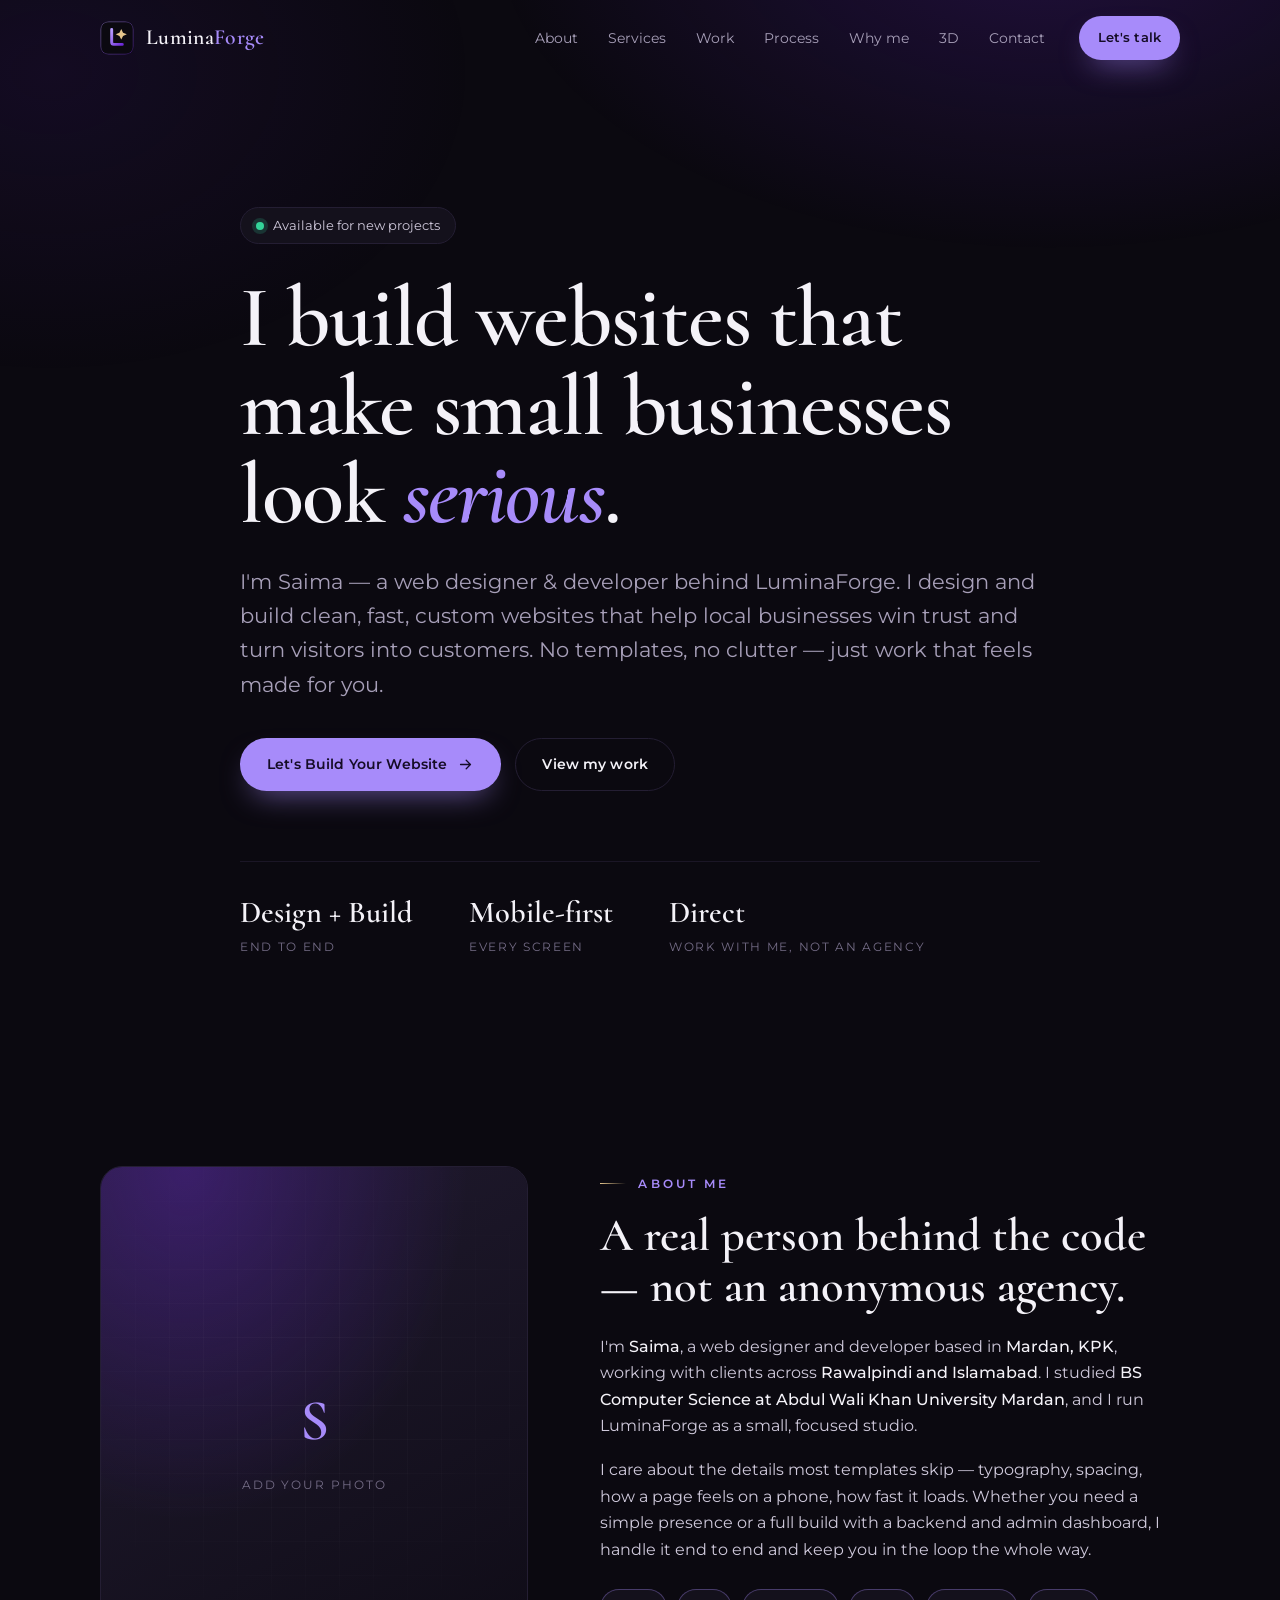
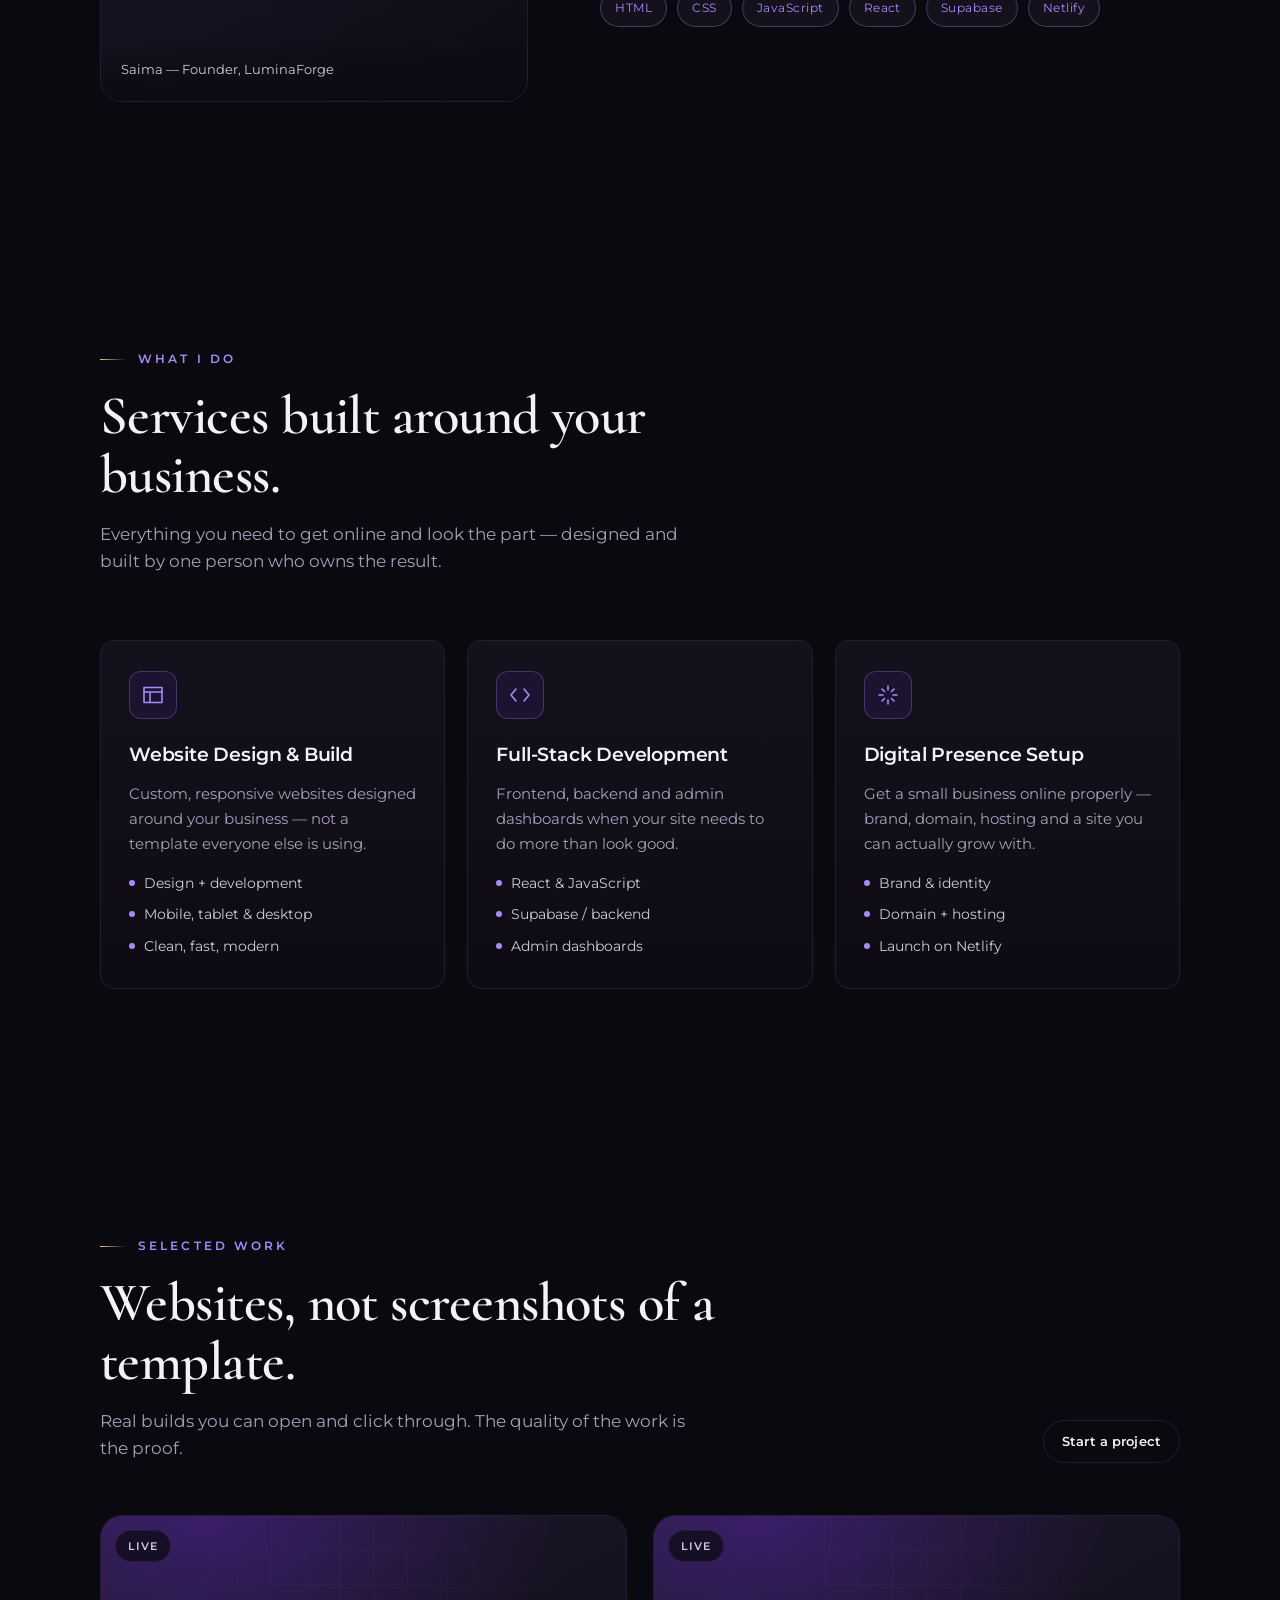
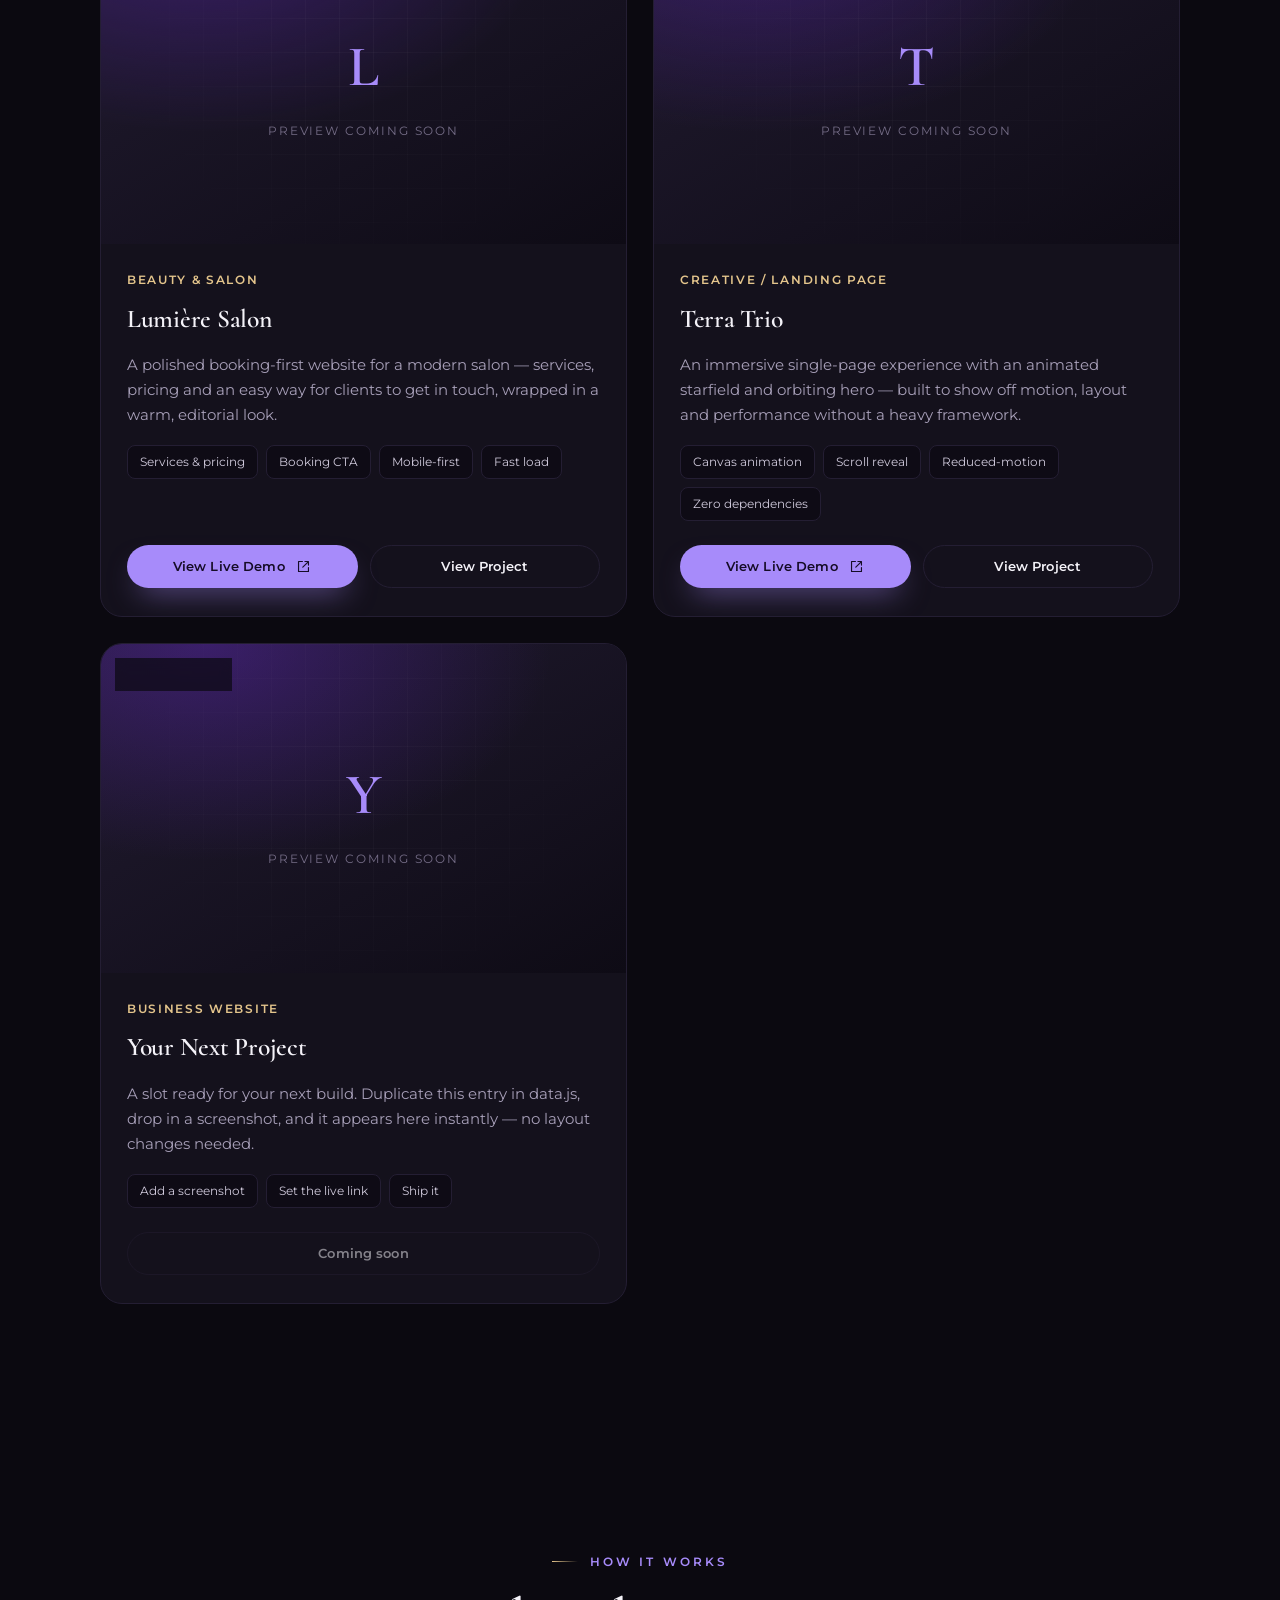
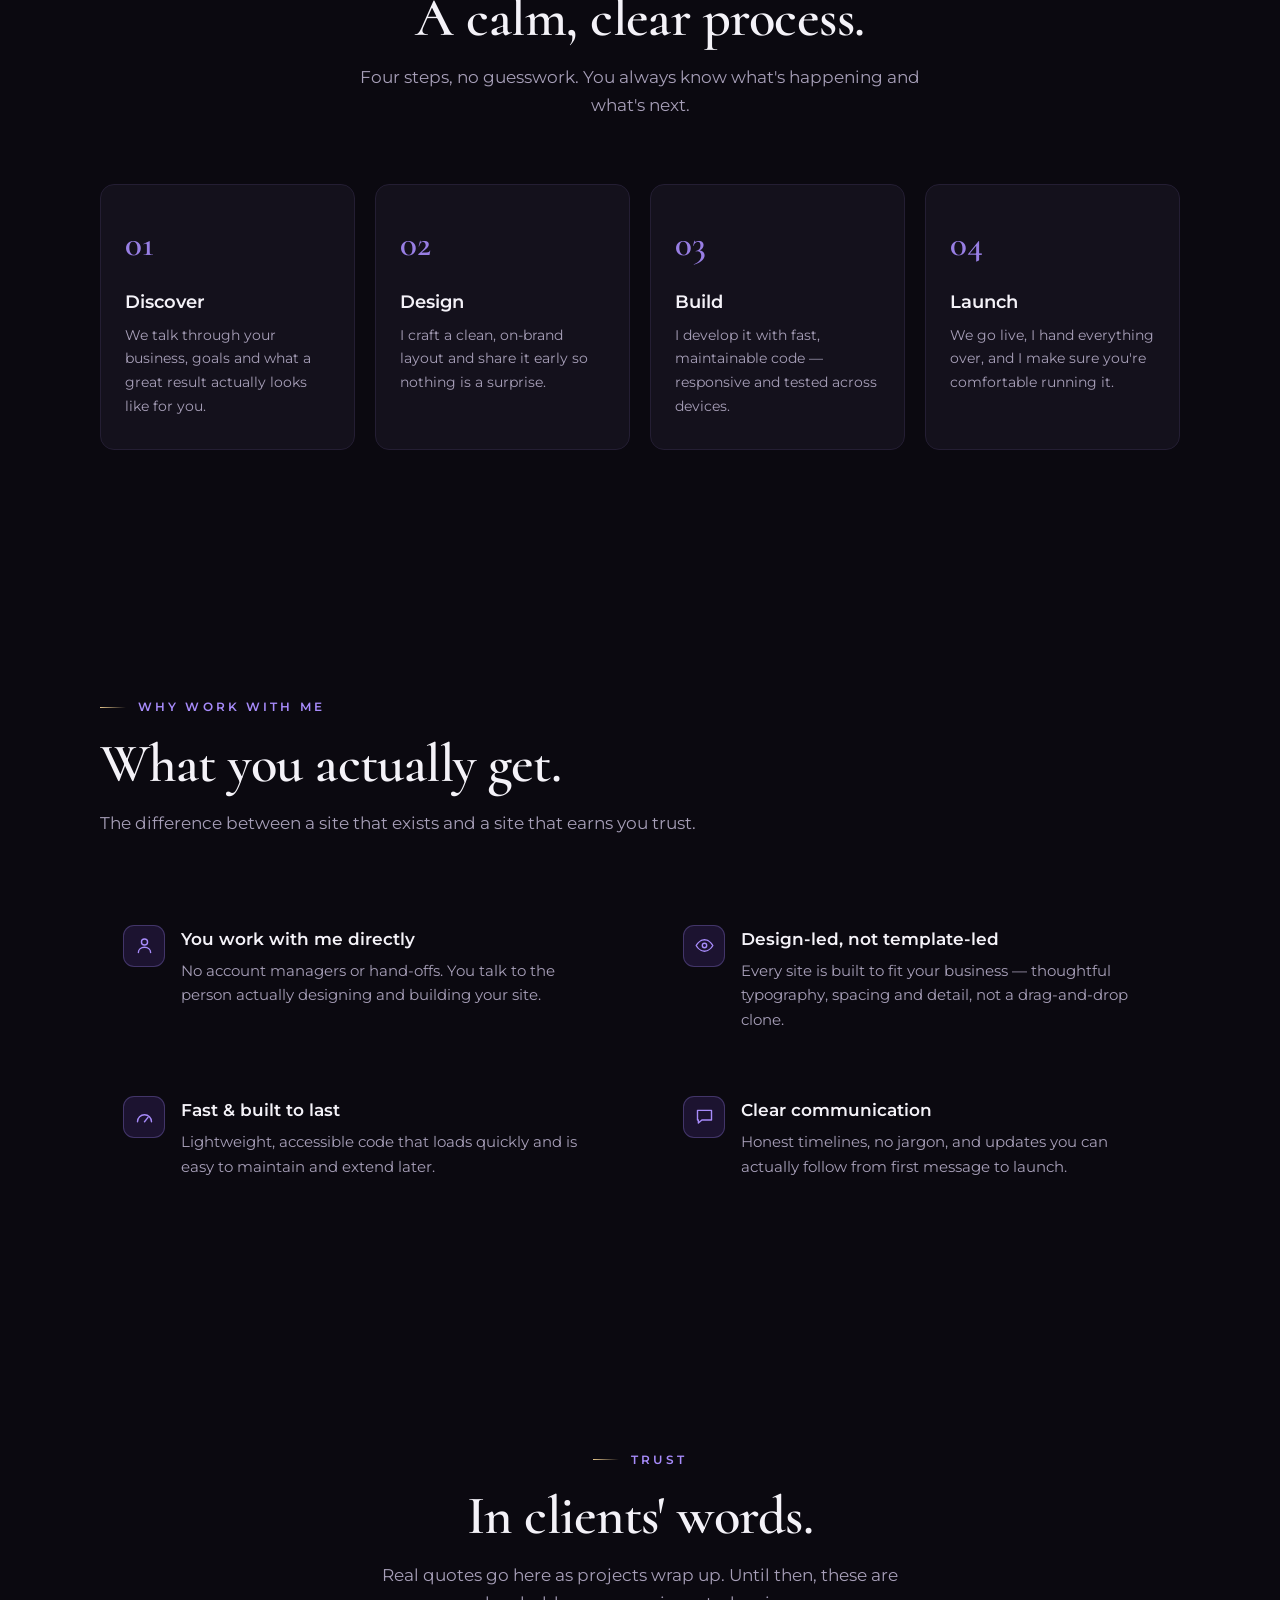
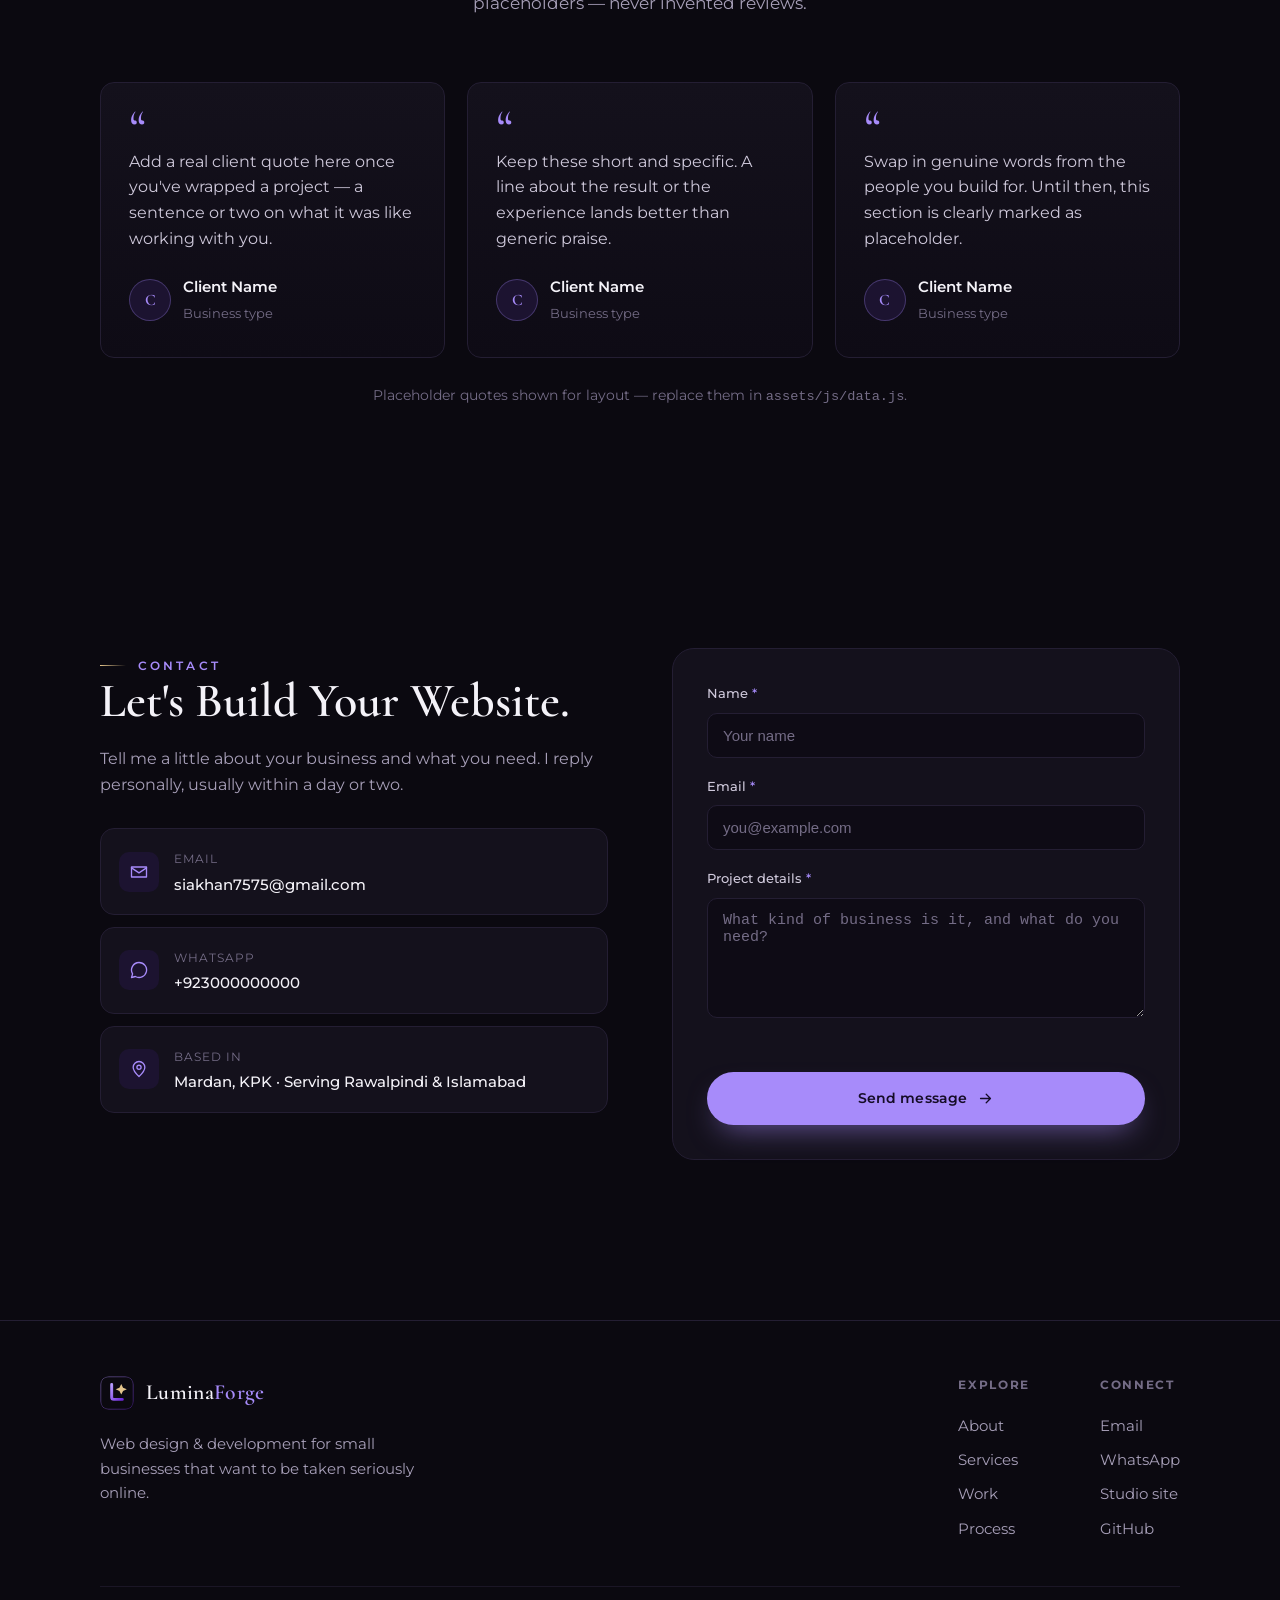
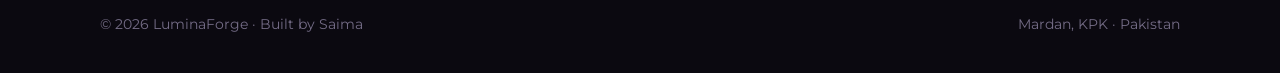
==== commit c2d39b72: "Add interactive 3D experience page (self-contained WebGL) A standalone immersive personal page at ex" ====
--- a/index.html
+++ b/index.html
@@ -71,6 +71,7 @@
           <li><a href="#work">Work</a></li>
           <li><a href="#process">Process</a></li>
           <li><a href="#why">Why me</a></li>
+          <li><a href="experience/">3D</a></li>
           <li><a href="#contact">Contact</a></li>
         </ul>
         <a class="btn btn-primary btn-sm" href="#contact">Let's talk</a>
